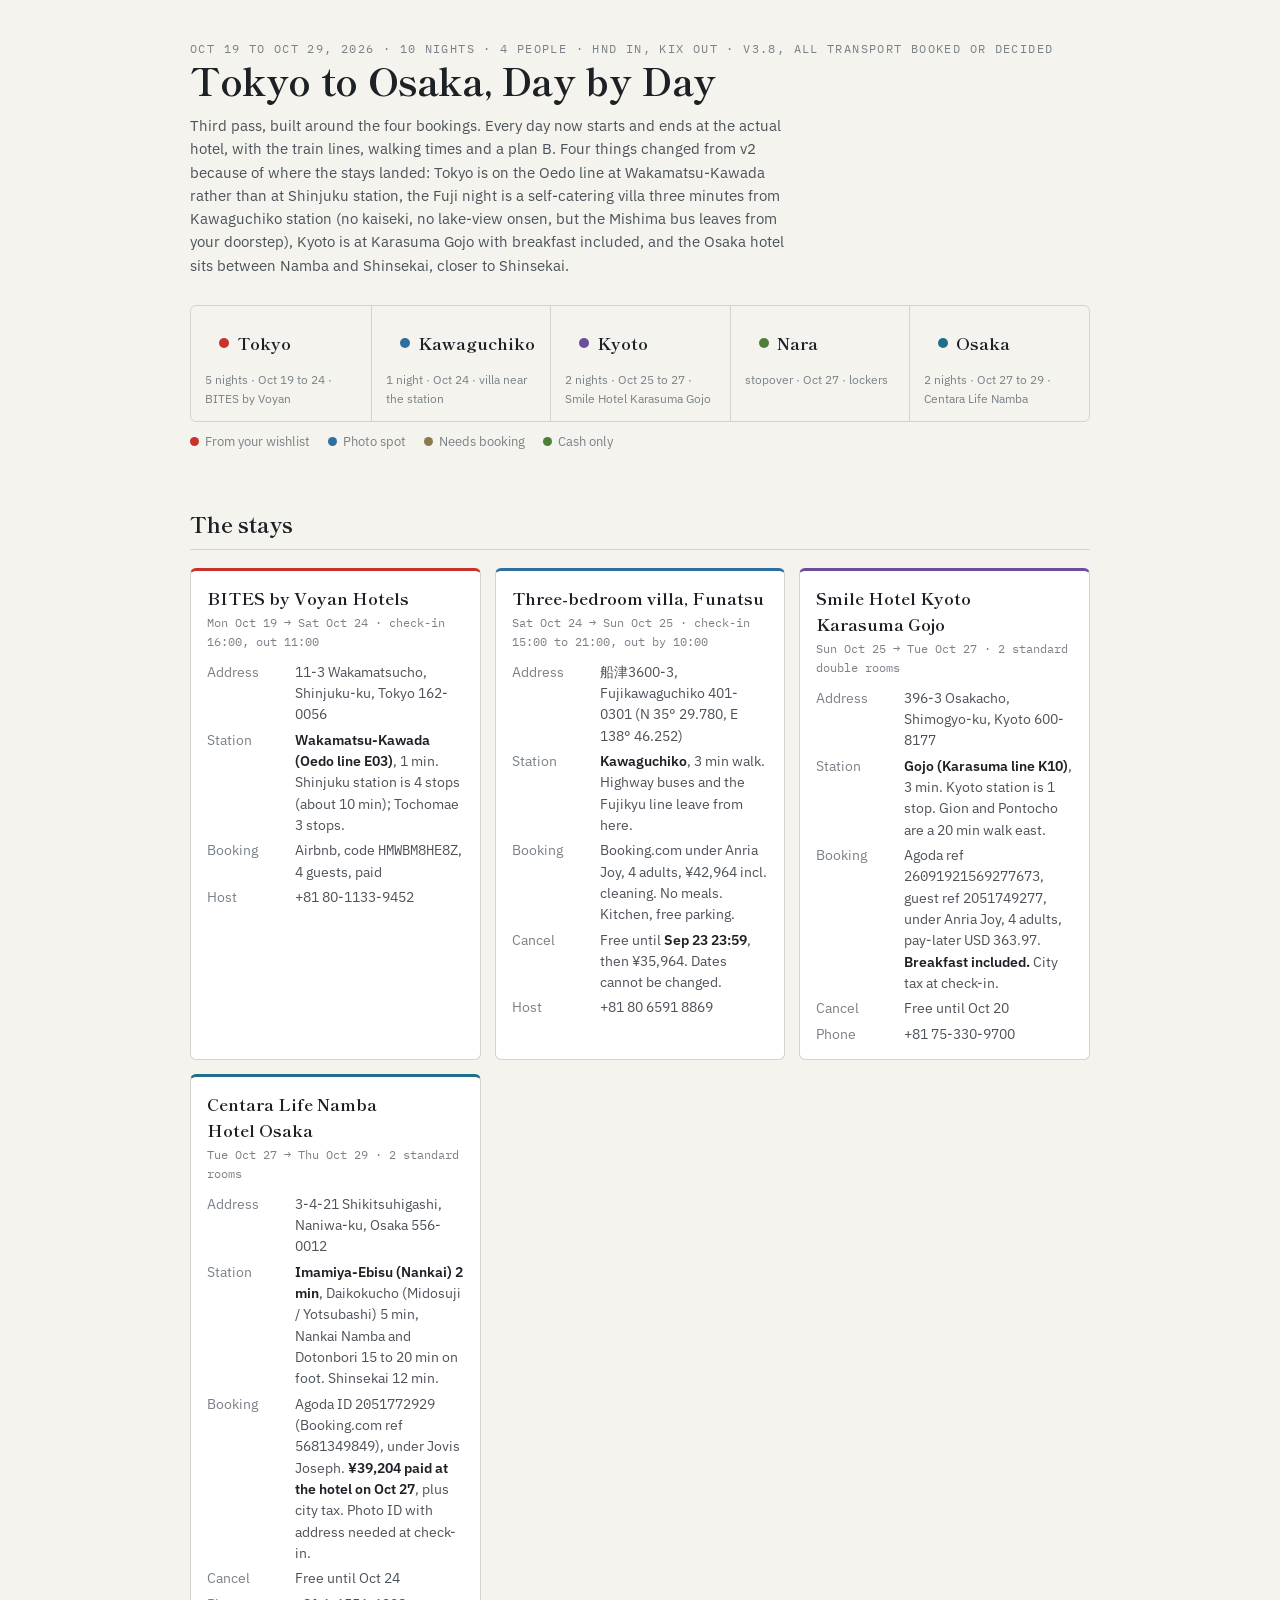
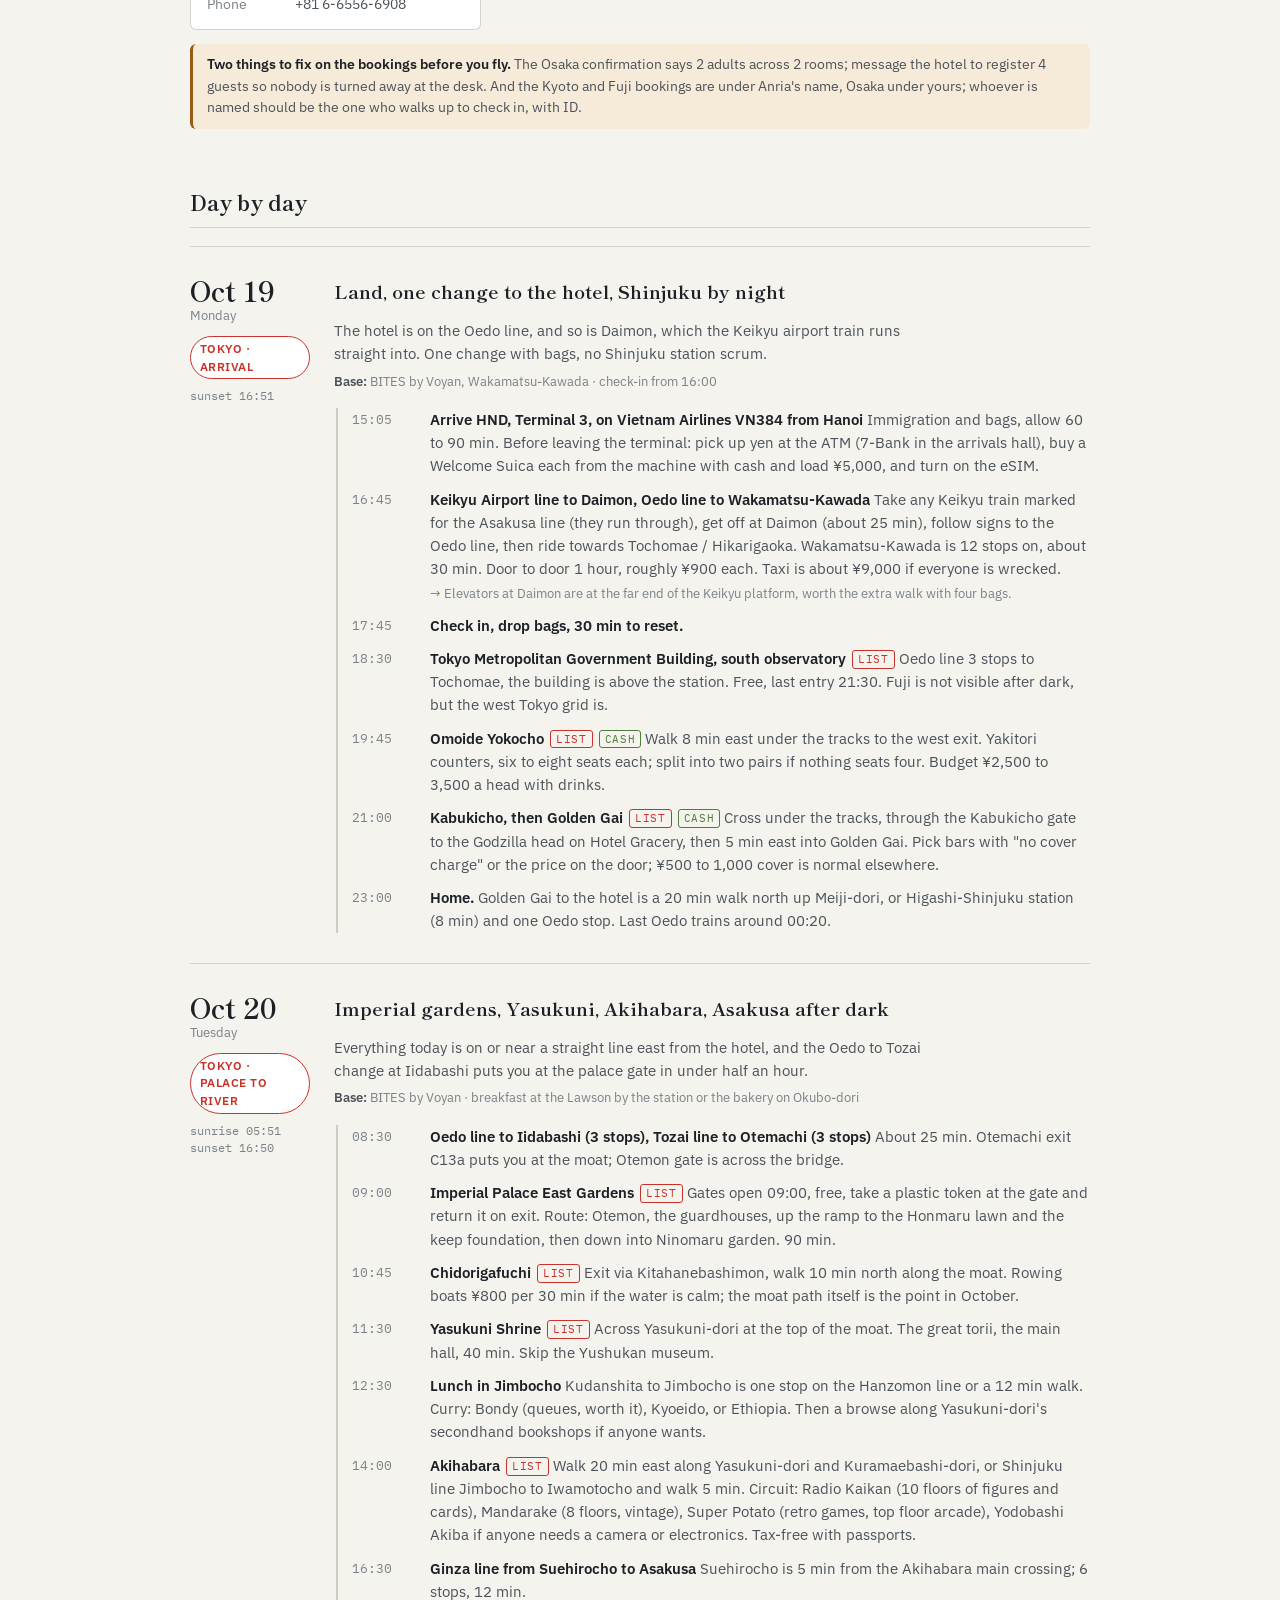
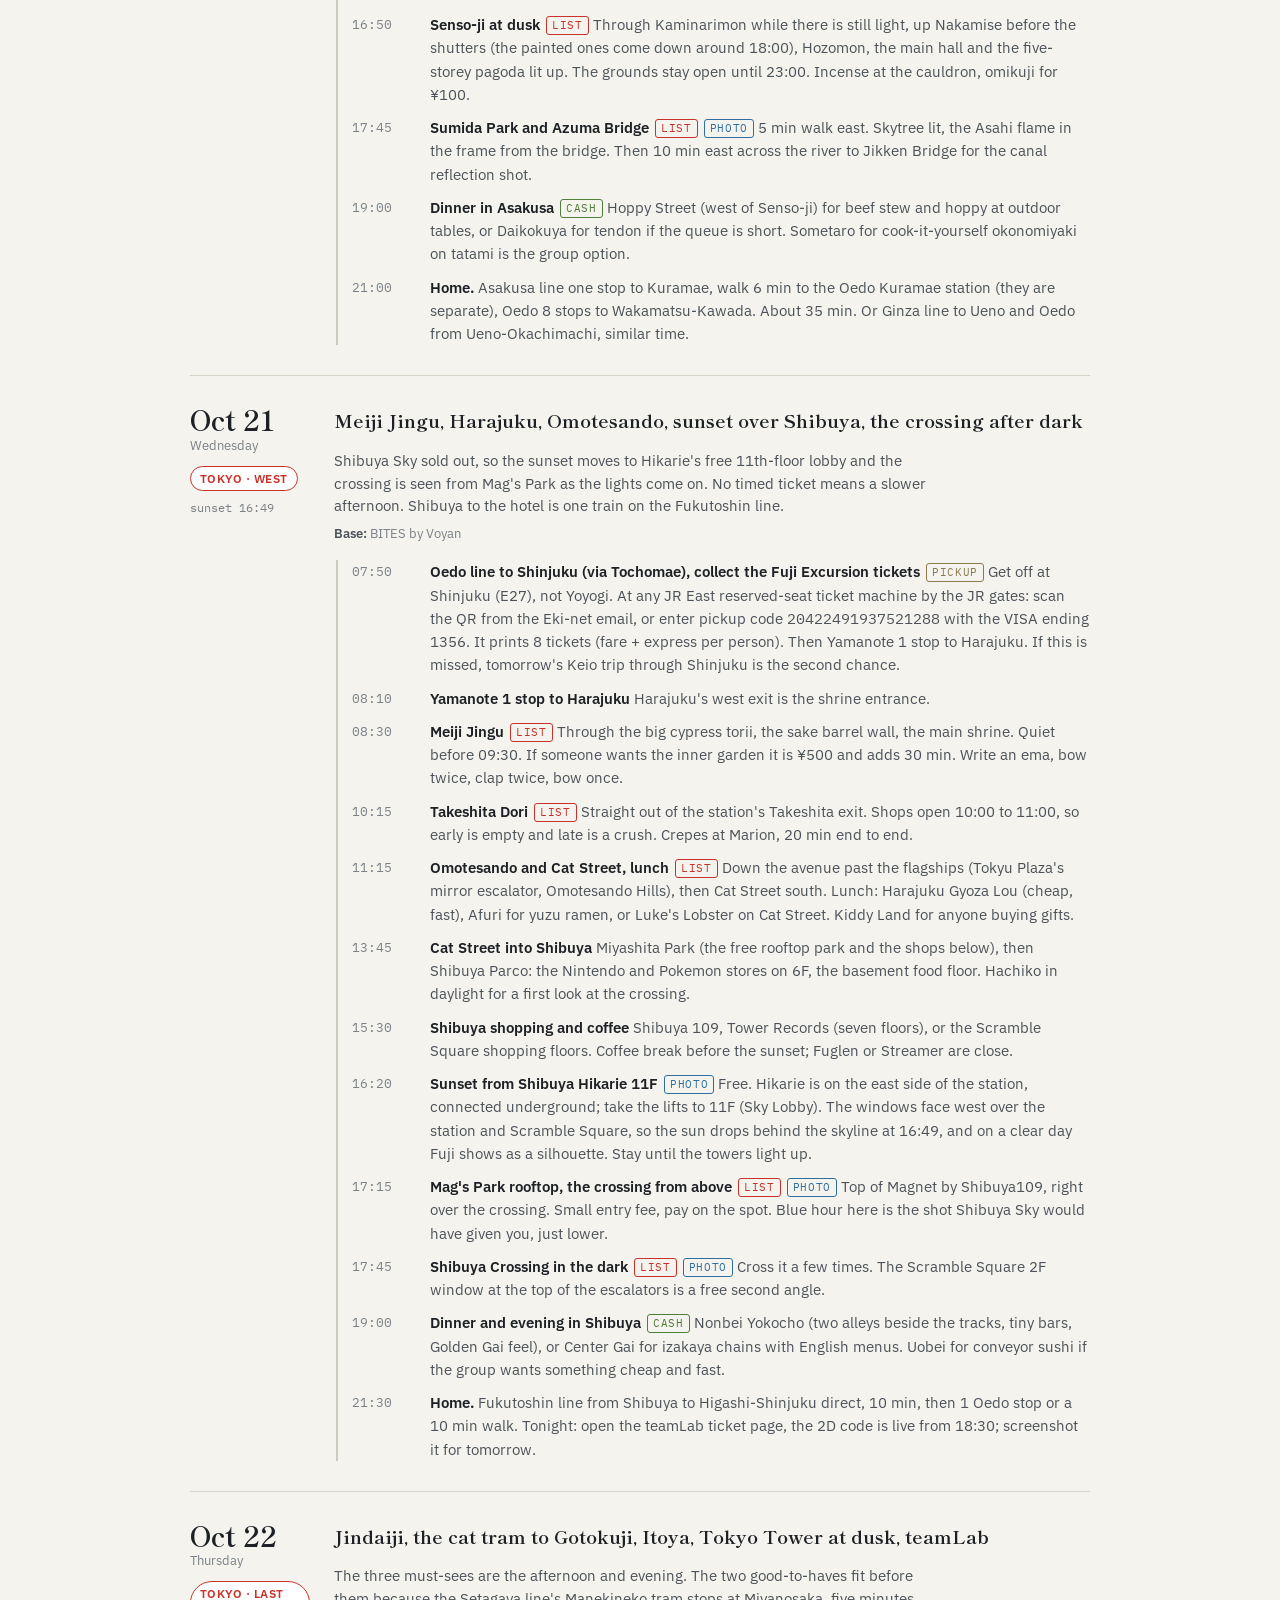
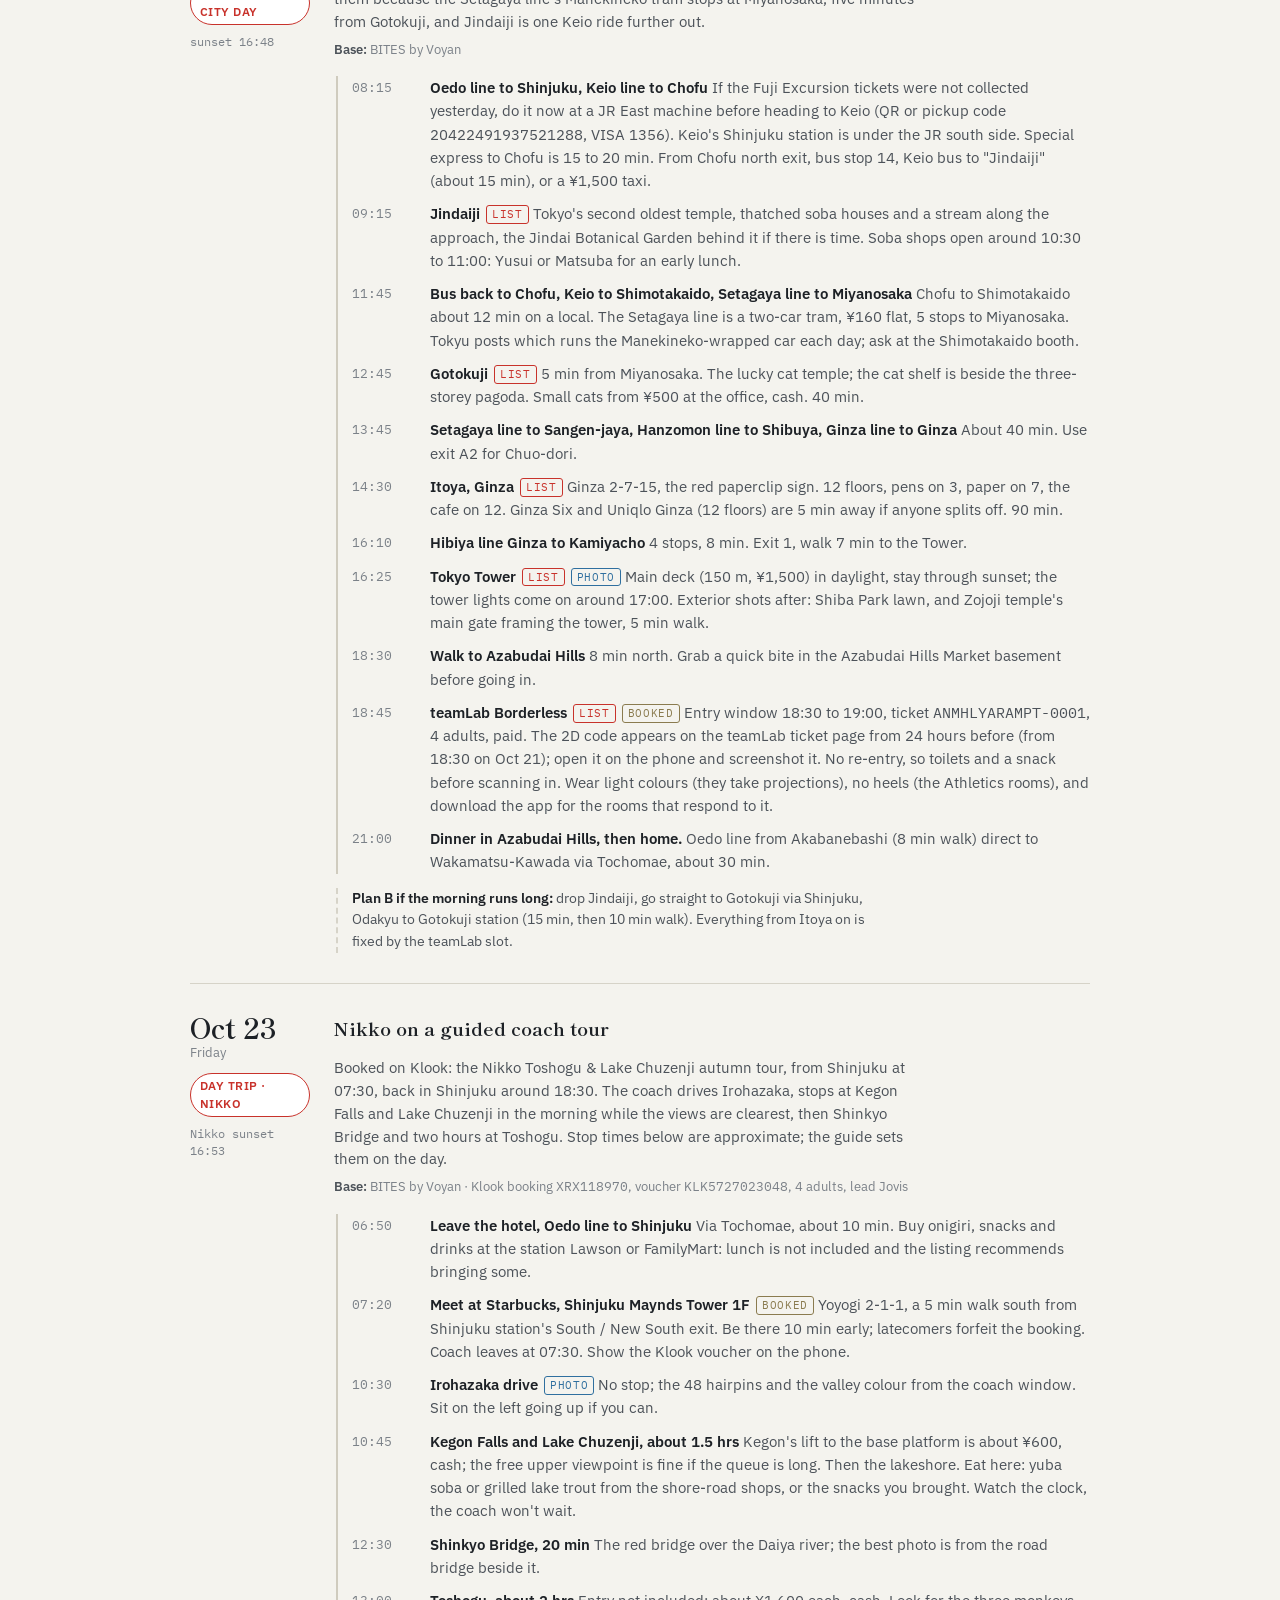
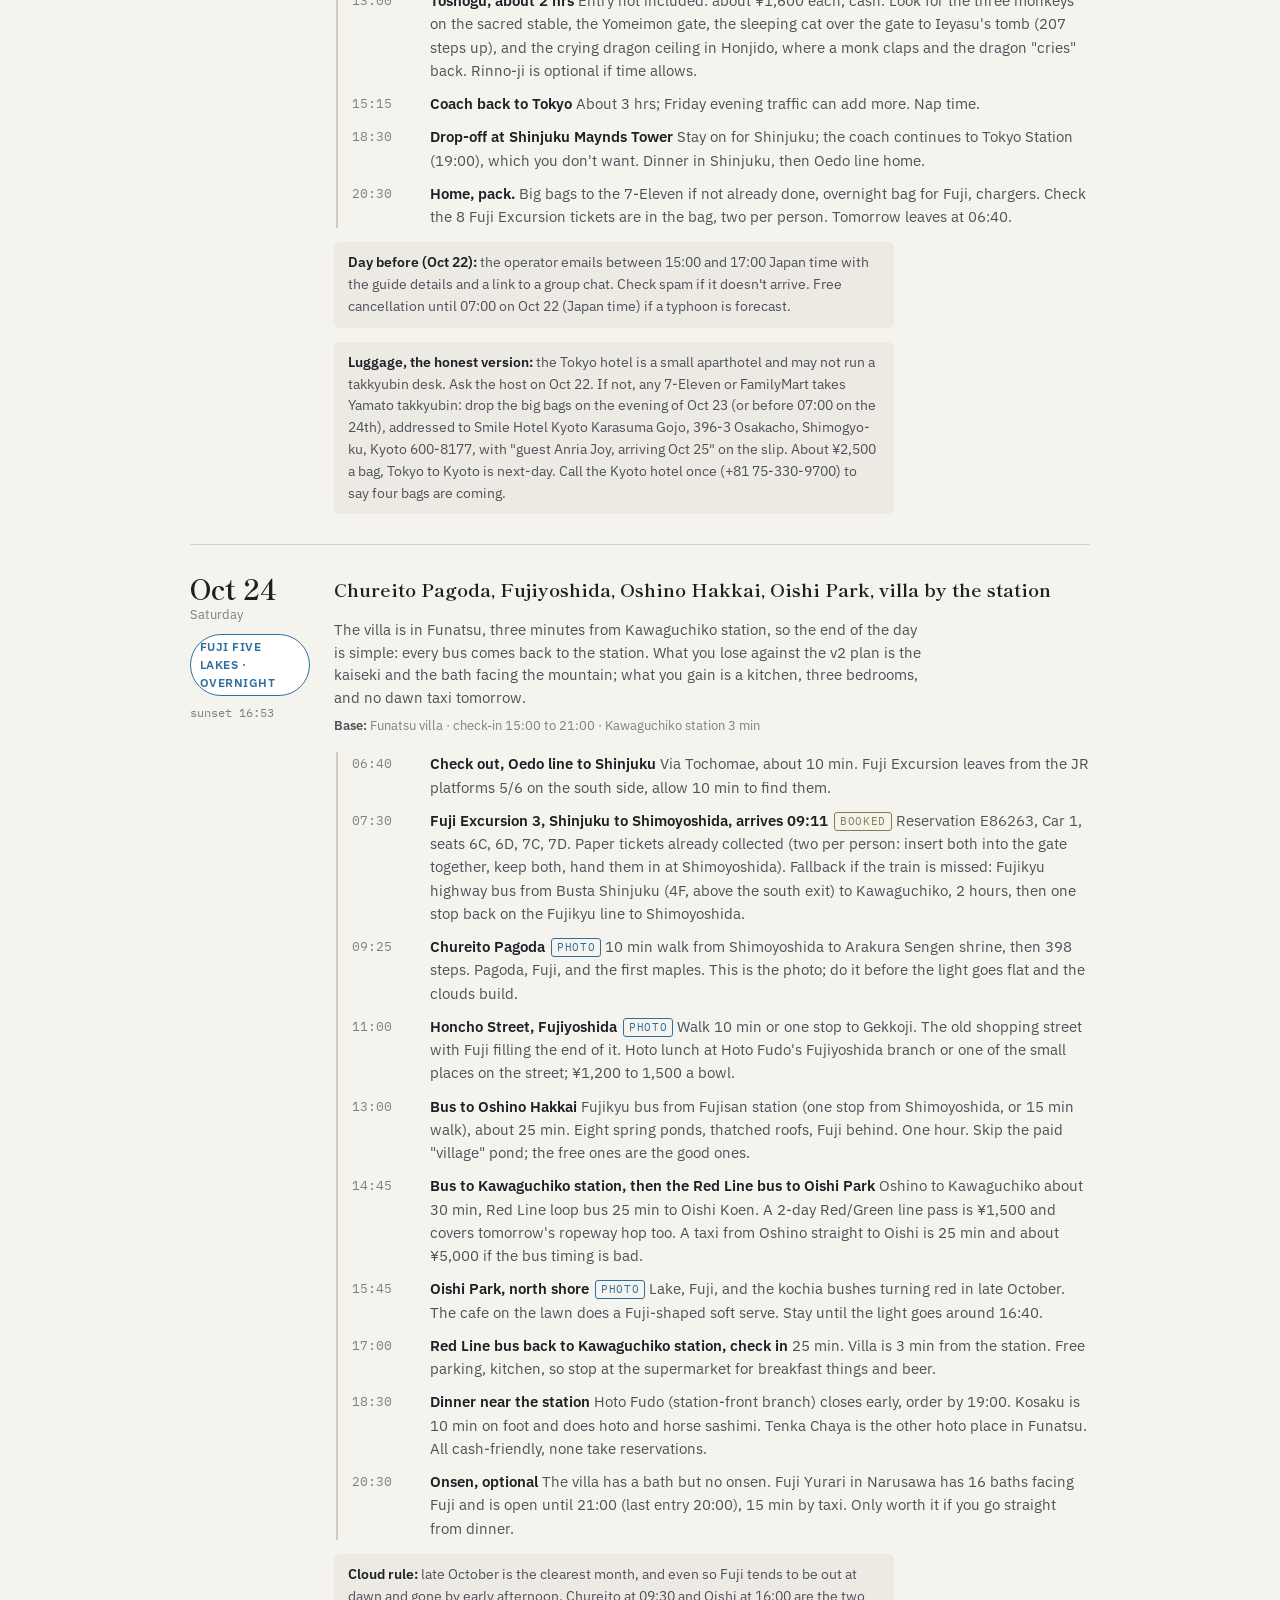
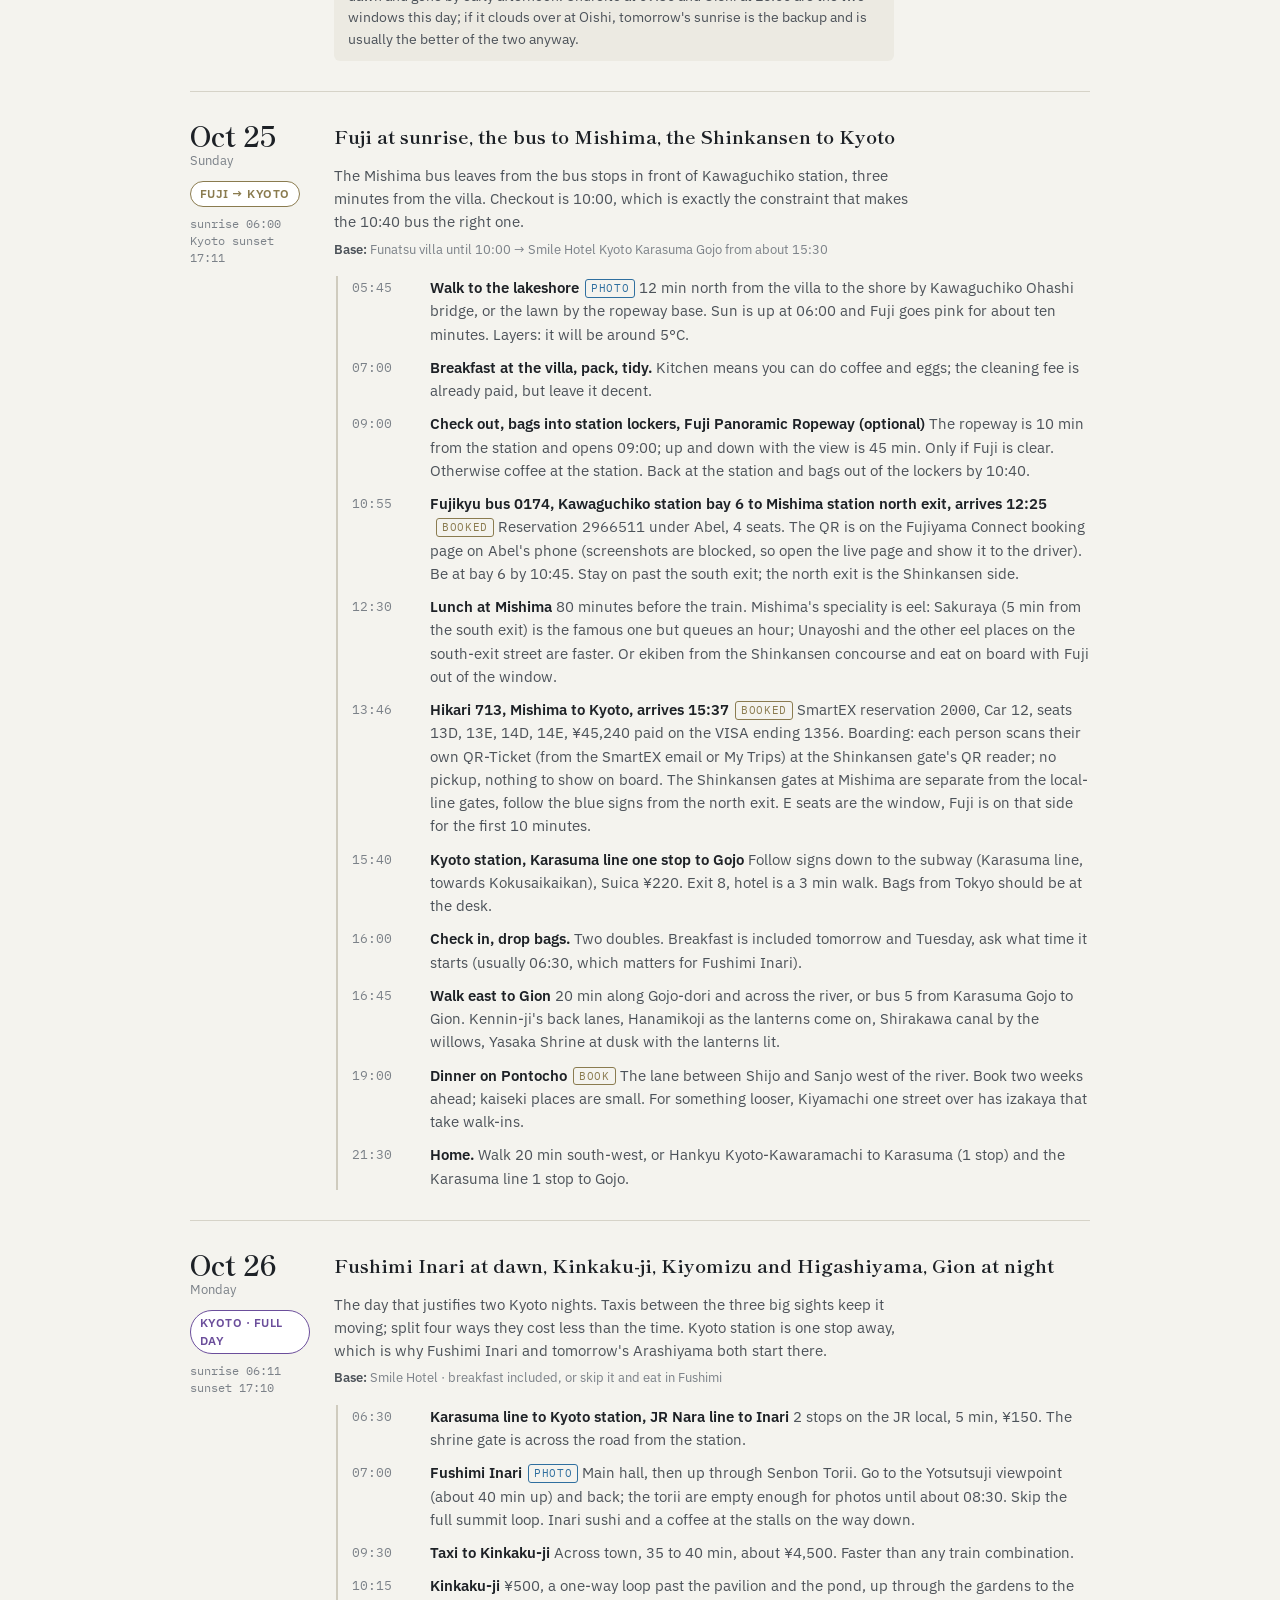
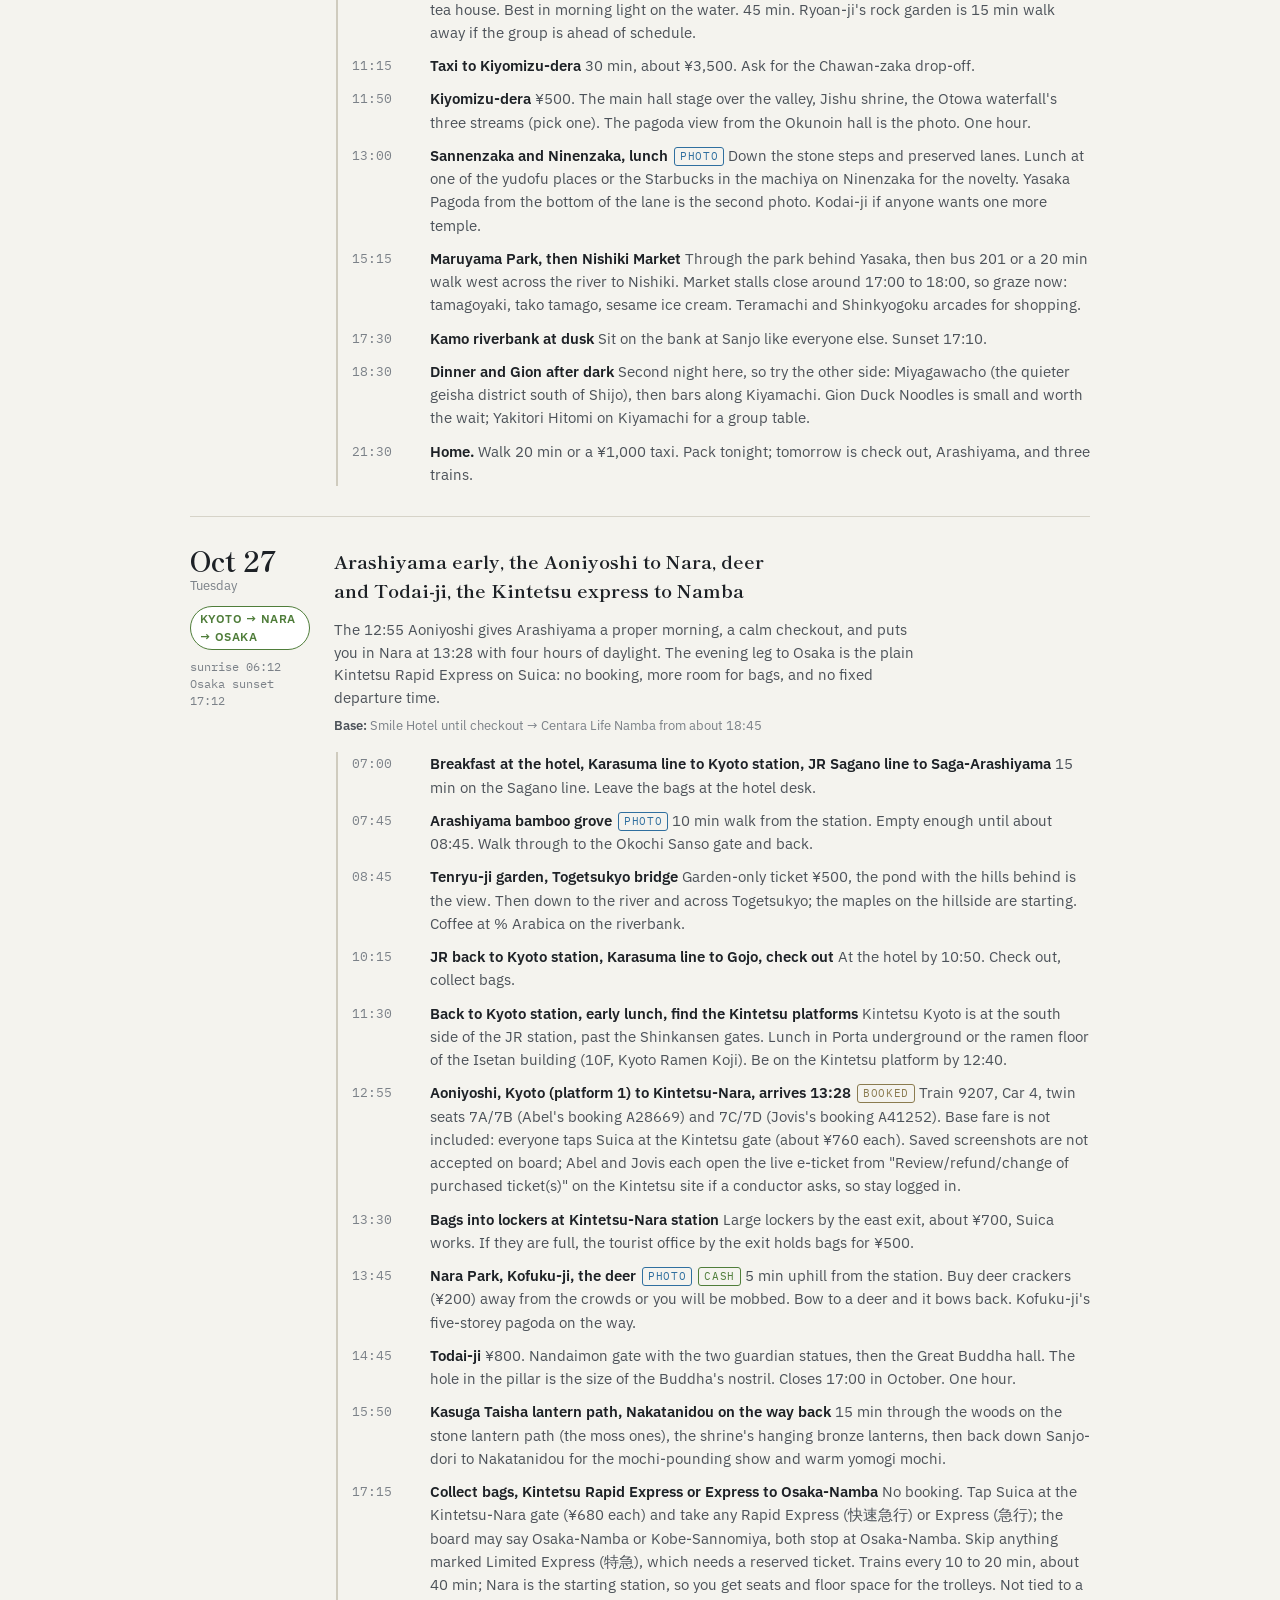
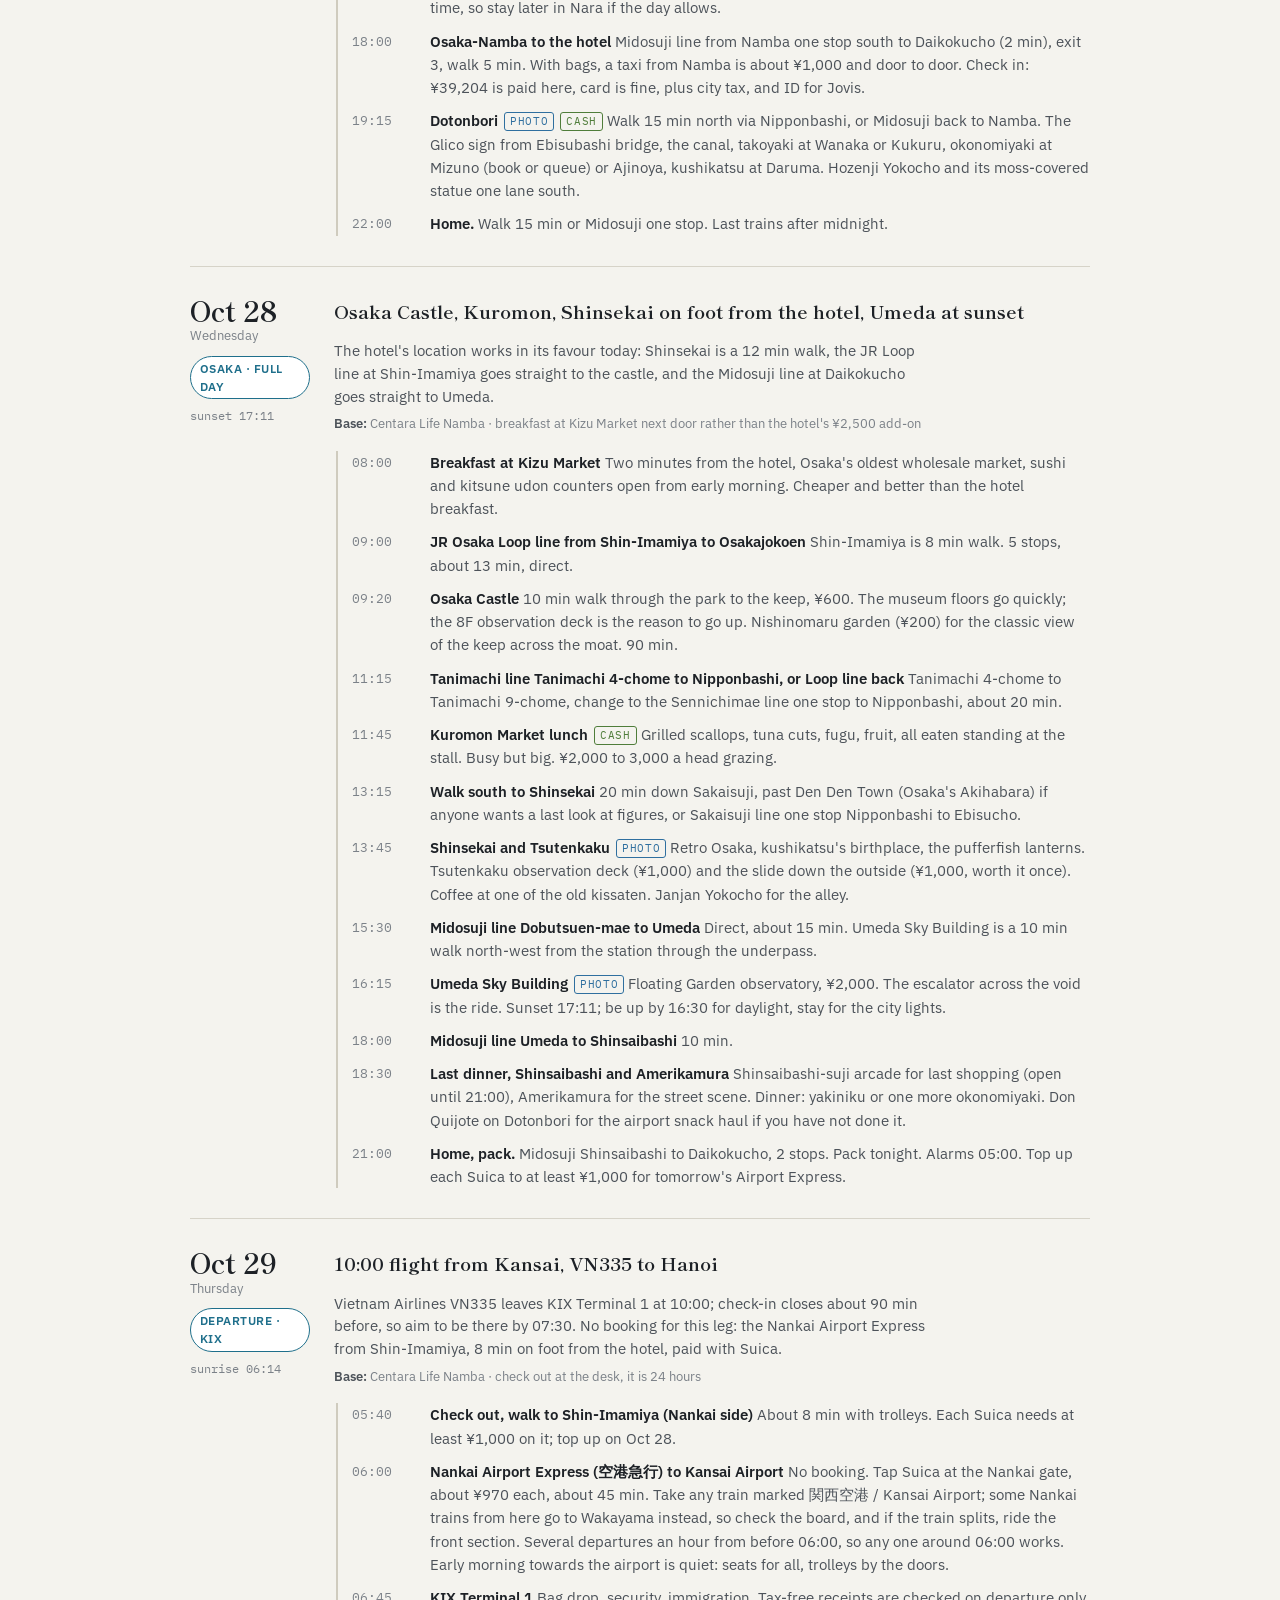
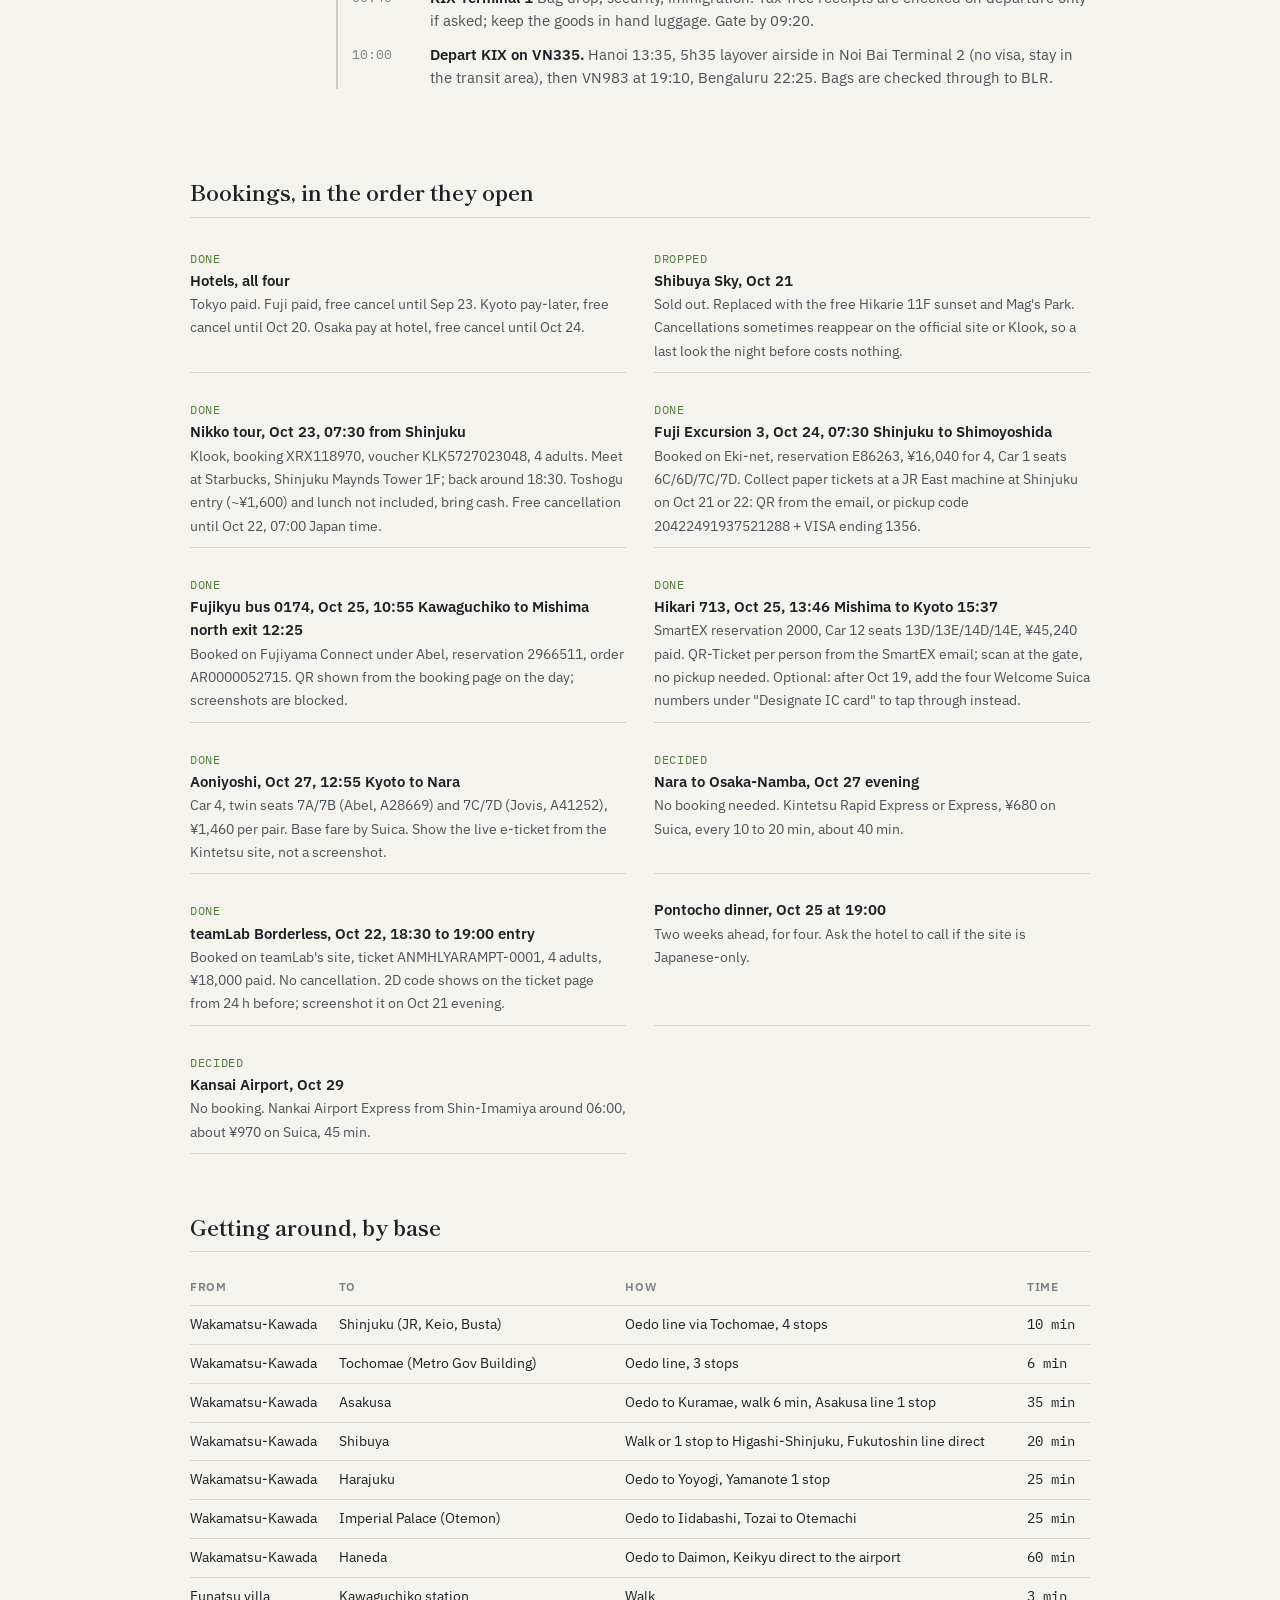
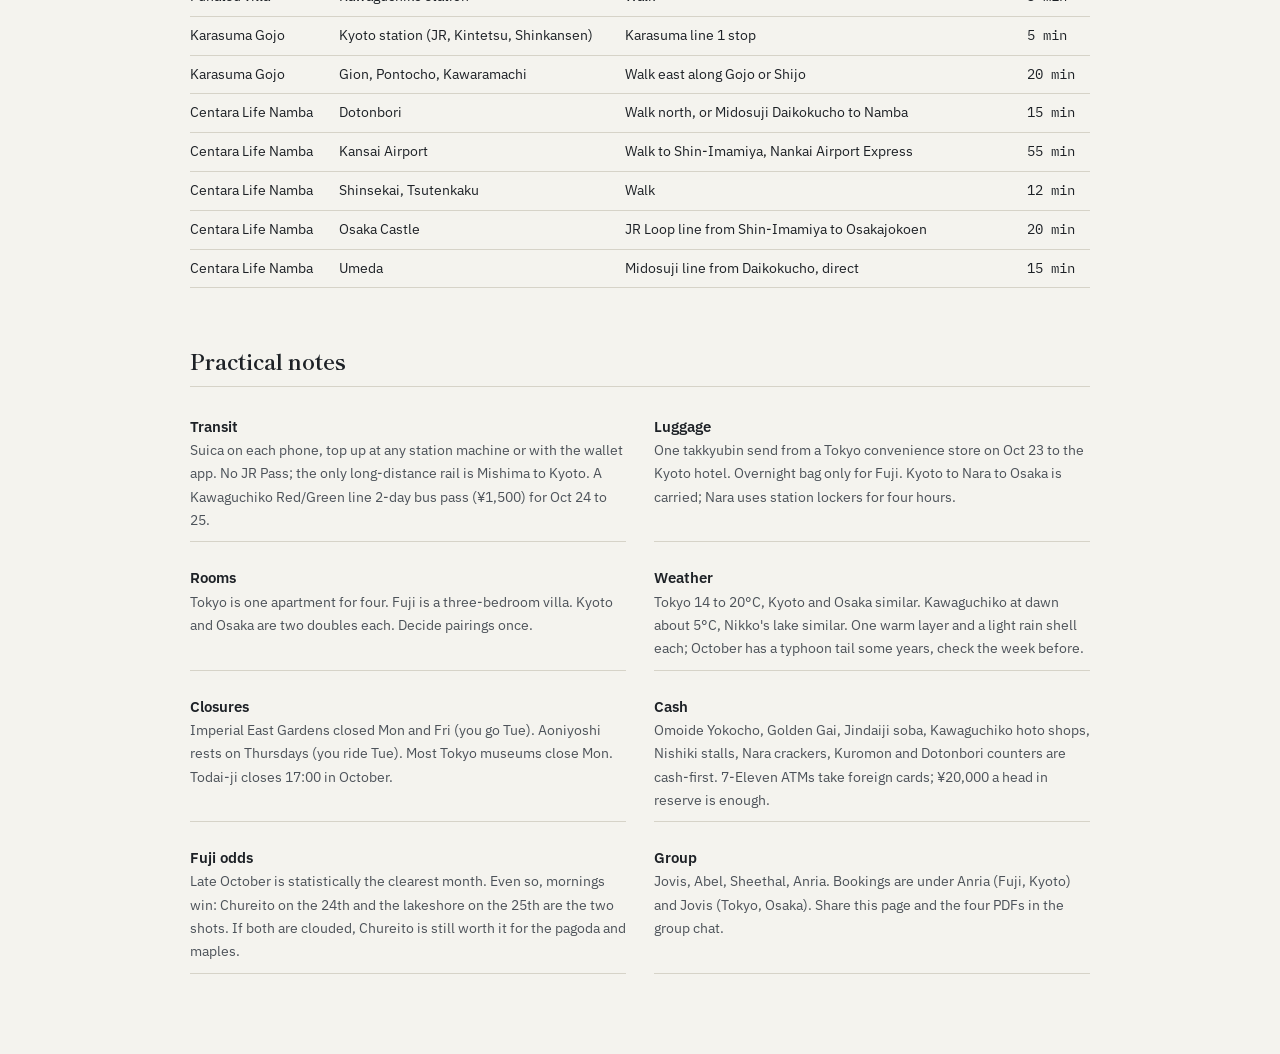
==== itinerary/index.html @ 4e6c3753 "Kitsune Tabi: Japan trip companion app" ====
<!doctype html><html lang="en"><head><meta charset="utf-8"><meta name="viewport" content="width=device-width,initial-scale=1"></head><body>
<title>Tokyo to Osaka, Day by Day</title>
<link rel="stylesheet" href="https://fonts.googleapis.com/css2?family=Shippori+Mincho:wght@500;700&family=IBM+Plex+Sans:wght@400;500;600&family=IBM+Plex+Mono:wght@400;500&display=swap">
<style>
:root{
  --paper:#f4f3ee;--paper-2:#eae8e0;--ink:#1d2126;--ink-2:#4c5259;--ink-3:#7b8188;--line:#d6d3c8;
  --tokyo:#c8322b;--fuji:#2f6f9f;--kyoto:#6b4e9b;--nara:#4f7d3a;--osaka:#1f6f8b;--transit:#8a7b4f;--cut:#9a9a92;
  --chip-bg:#ffffff;--rail:#cfcbbe;--note-bg:#eceae2;--warn-bg:#f6ead9;--warn:#9a5b12;
}
@media (prefers-color-scheme: dark){:root:not([data-theme="light"]){
  --paper:#16181b;--paper-2:#1f2226;--ink:#ecebe5;--ink-2:#b8b7ae;--ink-3:#84837b;--line:#33363b;
  --tokyo:#ef6a5f;--fuji:#7db6e0;--kyoto:#b094e0;--nara:#8fbf78;--osaka:#63b2d0;--transit:#c9b674;--cut:#7c7c74;
  --chip-bg:#24272b;--rail:#3a3d42;--note-bg:#212429;--warn-bg:#2d2519;--warn:#e0b070;
}}
:root[data-theme="dark"]{
  --paper:#16181b;--paper-2:#1f2226;--ink:#ecebe5;--ink-2:#b8b7ae;--ink-3:#84837b;--line:#33363b;
  --tokyo:#ef6a5f;--fuji:#7db6e0;--kyoto:#b094e0;--nara:#8fbf78;--osaka:#63b2d0;--transit:#c9b674;--cut:#7c7c74;
  --chip-bg:#24272b;--rail:#3a3d42;--note-bg:#212429;--warn-bg:#2d2519;--warn:#e0b070;
}
*{box-sizing:border-box}
body{margin:0;background:var(--paper);color:var(--ink);font-family:"IBM Plex Sans",system-ui,-apple-system,Segoe UI,sans-serif;font-size:15px;line-height:1.55;padding-inline:20px;padding-block:40px 80px}
.wrap{max-width:900px;margin:0 auto}
h1,h2,h3,h4{font-family:"Shippori Mincho","Hiragino Mincho ProN",Georgia,serif;font-weight:700;text-wrap:balance;margin:0}
h1{font-size:2.4rem;line-height:1.1;letter-spacing:-.01em}
h2{font-size:1.35rem;margin-block:56px 18px;padding-bottom:8px;border-bottom:1px solid var(--line)}
h4{font-size:.95rem;font-family:"IBM Plex Sans",sans-serif;font-weight:600;margin-top:16px;margin-bottom:6px}
.eyebrow{font-family:"IBM Plex Mono",ui-monospace,monospace;font-size:.72rem;letter-spacing:.12em;text-transform:uppercase;color:var(--ink-3)}
.lede{color:var(--ink-2);max-width:66ch;margin-top:14px}
.mono{font-family:"IBM Plex Mono",ui-monospace,monospace;font-variant-numeric:tabular-nums}
.route{display:flex;margin-top:28px;border:1px solid var(--line);border-radius:6px;overflow:hidden;flex-wrap:wrap}
.route div{flex:1 1 140px;padding:12px 14px;border-left:1px solid var(--line);min-width:0}
.route div:first-child{border-left:0}
.route .city{font-family:"Shippori Mincho",serif;font-weight:700;font-size:1.05rem;display:flex;align-items:center;gap:8px}
.route .city::before{content:"";width:10px;height:10px;border-radius:50%;background:var(--c);flex:none}
.route small{display:block;color:var(--ink-3);font-size:.78rem;margin-top:2px}
.stays{display:grid;grid-template-columns:repeat(auto-fit,minmax(260px,1fr));gap:14px}
.stay{border:1px solid var(--line);border-top:3px solid var(--c);border-radius:6px;padding:14px 16px;background:var(--chip-bg)}
.stay h3{font-size:1.05rem;margin-bottom:2px}
.stay .when{font-family:"IBM Plex Mono",monospace;font-size:.78rem;color:var(--ink-3)}
.stay dl{margin:10px 0 0;display:grid;grid-template-columns:78px 1fr;gap:4px 10px;font-size:.86rem}
.stay dt{color:var(--ink-3)}
.stay dd{margin:0;color:var(--ink-2)}
.stay dd b{color:var(--ink);font-weight:600}
.day{display:grid;grid-template-columns:120px 1fr;gap:0 24px;padding-block:30px;border-top:1px solid var(--line);position:relative}
.day:first-of-type{border-top:0}
.stamp{position:sticky;top:12px;align-self:start}
.stamp .d{font-family:"Shippori Mincho",serif;font-size:1.7rem;font-weight:700;line-height:1}
.stamp .w{color:var(--ink-3);font-size:.8rem;margin-top:2px}
.stamp .sun{color:var(--ink-3);font-size:.72rem;margin-top:8px;font-family:"IBM Plex Mono",monospace;line-height:1.5}
.chip{display:inline-block;margin-top:10px;padding:3px 9px;border-radius:999px;font-size:.72rem;font-weight:600;letter-spacing:.04em;text-transform:uppercase;background:var(--chip-bg);border:1px solid var(--c);color:var(--c)}
.day h3{font-size:1.15rem;font-weight:700;margin-bottom:4px}
.day .sub{color:var(--ink-2);font-size:.92rem;margin-bottom:6px;max-width:66ch}
.base{font-size:.82rem;color:var(--ink-3);margin-bottom:16px}
.base b{color:var(--ink-2);font-weight:600}
.slots{display:grid;grid-template-columns:64px 1fr;gap:10px 14px;border-left:2px solid var(--rail);padding-left:14px;margin-left:2px}
.slots .t{font-family:"IBM Plex Mono",ui-monospace,monospace;font-size:.82rem;color:var(--ink-3);padding-top:2px;font-variant-numeric:tabular-nums}
.slots .a{margin:0}
.slots .a b{font-weight:600}
.slots .a span{color:var(--ink-2)}
.slots .a .go{display:block;font-size:.84rem;color:var(--ink-3);margin-top:2px}
.slots .a .go::before{content:"→ ";color:var(--transit)}
.slots .a .tag{display:inline-block;font-family:"IBM Plex Mono",monospace;font-size:.68rem;letter-spacing:.06em;text-transform:uppercase;color:var(--tokyo);border:1px solid currentColor;border-radius:3px;padding:0 5px;margin-left:6px;vertical-align:1px}
.slots .a .tag.book{color:var(--transit)}
.slots .a .tag.photo{color:var(--fuji)}
.slots .a .tag.cash{color:var(--nara)}
.note{margin-top:14px;background:var(--note-bg);border-radius:6px;padding:10px 14px;font-size:.88rem;color:var(--ink-2);max-width:70ch}
.note b{color:var(--ink);font-weight:600}
.warn{background:var(--warn-bg);border-left:3px solid var(--warn)}
.plan-b{border-left:2px dashed var(--line);padding-left:14px;margin-left:2px;margin-top:14px;font-size:.88rem;color:var(--ink-2);max-width:70ch}
.plan-b b{color:var(--ink);font-weight:600}
.grid2{display:grid;grid-template-columns:1fr 1fr;gap:14px 28px}
.item{padding:10px 0;border-bottom:1px solid var(--line)}
.item b{display:block;font-weight:600}
.item span{color:var(--ink-2);font-size:.9rem}
.item .done{color:var(--nara);font-family:"IBM Plex Mono",monospace;font-size:.72rem;text-transform:uppercase;letter-spacing:.06em}
table{border-collapse:collapse;width:100%;font-size:.88rem}
th,td{text-align:left;padding:8px 10px 8px 0;border-bottom:1px solid var(--line);vertical-align:top}
th{font-weight:600;font-size:.76rem;letter-spacing:.06em;text-transform:uppercase;color:var(--ink-3)}
.tbl{overflow-x:auto}
.legend{display:flex;gap:18px;flex-wrap:wrap;margin-top:10px;font-size:.8rem;color:var(--ink-3)}
.legend i{display:inline-block;width:9px;height:9px;border-radius:50%;margin-right:6px}
@media (max-width:640px){
  .day{grid-template-columns:1fr;gap:10px}
  .stamp{position:static;display:flex;align-items:baseline;gap:12px;flex-wrap:wrap}
  .stamp .chip,.stamp .sun{margin-top:0}
  .grid2{grid-template-columns:1fr}
  h1{font-size:1.9rem}
  .slots{grid-template-columns:52px 1fr}
}
</style>

<div class="wrap">
  <div class="eyebrow">Oct 19 to Oct 29, 2026 · 10 nights · 4 people · HND in, KIX out · v3.8, all transport booked or decided</div>
  <h1>Tokyo to Osaka, Day by Day</h1>
  <p class="lede">Third pass, built around the four bookings. Every day now starts and ends at the actual hotel, with the train lines, walking times and a plan B. Four things changed from v2 because of where the stays landed: Tokyo is on the Oedo line at Wakamatsu-Kawada rather than at Shinjuku station, the Fuji night is a self-catering villa three minutes from Kawaguchiko station (no kaiseki, no lake-view onsen, but the Mishima bus leaves from your doorstep), Kyoto is at Karasuma Gojo with breakfast included, and the Osaka hotel sits between Namba and Shinsekai, closer to Shinsekai.</p>

  <div class="route">
    <div style="--c:var(--tokyo)"><div class="city">Tokyo</div><small>5 nights · Oct 19 to 24 · BITES by Voyan</small></div>
    <div style="--c:var(--fuji)"><div class="city">Kawaguchiko</div><small>1 night · Oct 24 · villa near the station</small></div>
    <div style="--c:var(--kyoto)"><div class="city">Kyoto</div><small>2 nights · Oct 25 to 27 · Smile Hotel Karasuma Gojo</small></div>
    <div style="--c:var(--nara)"><div class="city">Nara</div><small>stopover · Oct 27 · lockers</small></div>
    <div style="--c:var(--osaka)"><div class="city">Osaka</div><small>2 nights · Oct 27 to 29 · Centara Life Namba</small></div>
  </div>
  <div class="legend"><span><i style="background:var(--tokyo)"></i>From your wishlist</span><span><i style="background:var(--fuji)"></i>Photo spot</span><span><i style="background:var(--transit)"></i>Needs booking</span><span><i style="background:var(--nara)"></i>Cash only</span></div>

  <h2>The stays</h2>
  <div class="stays">
    <div class="stay" style="--c:var(--tokyo)">
      <h3>BITES by Voyan Hotels</h3>
      <div class="when">Mon Oct 19 → Sat Oct 24 · check-in 16:00, out 11:00</div>
      <dl>
        <dt>Address</dt><dd>11-3 Wakamatsucho, Shinjuku-ku, Tokyo 162-0056</dd>
        <dt>Station</dt><dd><b>Wakamatsu-Kawada (Oedo line E03)</b>, 1 min. Shinjuku station is 4 stops (about 10 min); Tochomae 3 stops.</dd>
        <dt>Booking</dt><dd>Airbnb, code <span class="mono">HMWBM8HE8Z</span>, 4 guests, paid</dd>
        <dt>Host</dt><dd>+81 80-1133-9452</dd>
      </dl>
    </div>
    <div class="stay" style="--c:var(--fuji)">
      <h3>Three-bedroom villa, Funatsu</h3>
      <div class="when">Sat Oct 24 → Sun Oct 25 · check-in 15:00 to 21:00, out by 10:00</div>
      <dl>
        <dt>Address</dt><dd>船津3600-3, Fujikawaguchiko 401-0301 (N 35° 29.780, E 138° 46.252)</dd>
        <dt>Station</dt><dd><b>Kawaguchiko</b>, 3 min walk. Highway buses and the Fujikyu line leave from here.</dd>
        <dt>Booking</dt><dd>Booking.com under Anria Joy, 4 adults, ¥42,964 incl. cleaning. No meals. Kitchen, free parking.</dd>
        <dt>Cancel</dt><dd>Free until <b>Sep 23 23:59</b>, then ¥35,964. Dates cannot be changed.</dd>
        <dt>Host</dt><dd>+81 80 6591 8869</dd>
      </dl>
    </div>
    <div class="stay" style="--c:var(--kyoto)">
      <h3>Smile Hotel Kyoto Karasuma Gojo</h3>
      <div class="when">Sun Oct 25 → Tue Oct 27 · 2 standard double rooms</div>
      <dl>
        <dt>Address</dt><dd>396-3 Osakacho, Shimogyo-ku, Kyoto 600-8177</dd>
        <dt>Station</dt><dd><b>Gojo (Karasuma line K10)</b>, 3 min. Kyoto station is 1 stop. Gion and Pontocho are a 20 min walk east.</dd>
        <dt>Booking</dt><dd>Agoda ref <span class="mono">26091921569277673</span>, guest ref 2051749277, under Anria Joy, 4 adults, pay-later USD 363.97. <b>Breakfast included.</b> City tax at check-in.</dd>
        <dt>Cancel</dt><dd>Free until Oct 20</dd>
        <dt>Phone</dt><dd>+81 75-330-9700</dd>
      </dl>
    </div>
    <div class="stay" style="--c:var(--osaka)">
      <h3>Centara Life Namba Hotel Osaka</h3>
      <div class="when">Tue Oct 27 → Thu Oct 29 · 2 standard rooms</div>
      <dl>
        <dt>Address</dt><dd>3-4-21 Shikitsuhigashi, Naniwa-ku, Osaka 556-0012</dd>
        <dt>Station</dt><dd><b>Imamiya-Ebisu (Nankai) 2 min</b>, Daikokucho (Midosuji / Yotsubashi) 5 min, Nankai Namba and Dotonbori 15 to 20 min on foot. Shinsekai 12 min.</dd>
        <dt>Booking</dt><dd>Agoda ID <span class="mono">2051772929</span> (Booking.com ref 5681349849), under Jovis Joseph. <b>¥39,204 paid at the hotel on Oct 27</b>, plus city tax. Photo ID with address needed at check-in.</dd>
        <dt>Cancel</dt><dd>Free until Oct 24</dd>
        <dt>Phone</dt><dd>+81 6-6556-6908</dd>
      </dl>
    </div>
  </div>
  <div class="note warn" style="max-width:none"><b>Two things to fix on the bookings before you fly.</b> The Osaka confirmation says 2 adults across 2 rooms; message the hotel to register 4 guests so nobody is turned away at the desk. And the Kyoto and Fuji bookings are under Anria's name, Osaka under yours; whoever is named should be the one who walks up to check in, with ID.</div>

  <h2>Day by day</h2>

  <div class="day">
    <div class="stamp" style="--c:var(--tokyo)"><div class="d">Oct 19</div><div class="w">Monday</div><span class="chip">Tokyo · arrival</span><div class="sun">sunset 16:51</div></div>
    <div>
      <h3>Land, one change to the hotel, Shinjuku by night</h3>
      <p class="sub">The hotel is on the Oedo line, and so is Daimon, which the Keikyu airport train runs straight into. One change with bags, no Shinjuku station scrum.</p>
      <div class="base"><b>Base:</b> BITES by Voyan, Wakamatsu-Kawada · check-in from 16:00</div>
      <div class="slots">
        <div class="t">15:05</div><p class="a"><b>Arrive HND, Terminal 3, on Vietnam Airlines VN384 from Hanoi</b> <span>Immigration and bags, allow 60 to 90 min. Before leaving the terminal: pick up yen at the ATM (7-Bank in the arrivals hall), buy a Welcome Suica each from the machine with cash and load ¥5,000, and turn on the eSIM.</span></p>
        <div class="t">16:45</div><p class="a"><b>Keikyu Airport line to Daimon, Oedo line to Wakamatsu-Kawada</b> <span>Take any Keikyu train marked for the Asakusa line (they run through), get off at Daimon (about 25 min), follow signs to the Oedo line, then ride towards Tochomae / Hikarigaoka. Wakamatsu-Kawada is 12 stops on, about 30 min. Door to door 1 hour, roughly ¥900 each. Taxi is about ¥9,000 if everyone is wrecked.</span><span class="go">Elevators at Daimon are at the far end of the Keikyu platform, worth the extra walk with four bags.</span></p>
        <div class="t">17:45</div><p class="a"><b>Check in, drop bags, 30 min to reset.</b></p>
        <div class="t">18:30</div><p class="a"><b>Tokyo Metropolitan Government Building, south observatory</b><span class="tag">list</span> <span>Oedo line 3 stops to Tochomae, the building is above the station. Free, last entry 21:30. Fuji is not visible after dark, but the west Tokyo grid is.</span></p>
        <div class="t">19:45</div><p class="a"><b>Omoide Yokocho</b><span class="tag">list</span><span class="tag cash">cash</span> <span>Walk 8 min east under the tracks to the west exit. Yakitori counters, six to eight seats each; split into two pairs if nothing seats four. Budget ¥2,500 to 3,500 a head with drinks.</span></p>
        <div class="t">21:00</div><p class="a"><b>Kabukicho, then Golden Gai</b><span class="tag">list</span><span class="tag cash">cash</span> <span>Cross under the tracks, through the Kabukicho gate to the Godzilla head on Hotel Gracery, then 5 min east into Golden Gai. Pick bars with "no cover charge" or the price on the door; ¥500 to 1,000 cover is normal elsewhere.</span></p>
        <div class="t">23:00</div><p class="a"><b>Home.</b> <span>Golden Gai to the hotel is a 20 min walk north up Meiji-dori, or Higashi-Shinjuku station (8 min) and one Oedo stop. Last Oedo trains around 00:20.</span></p>
      </div>
    </div>
  </div>

  <div class="day">
    <div class="stamp" style="--c:var(--tokyo)"><div class="d">Oct 20</div><div class="w">Tuesday</div><span class="chip">Tokyo · palace to river</span><div class="sun">sunrise 05:51<br>sunset 16:50</div></div>
    <div>
      <h3>Imperial gardens, Yasukuni, Akihabara, Asakusa after dark</h3>
      <p class="sub">Everything today is on or near a straight line east from the hotel, and the Oedo to Tozai change at Iidabashi puts you at the palace gate in under half an hour.</p>
      <div class="base"><b>Base:</b> BITES by Voyan · breakfast at the Lawson by the station or the bakery on Okubo-dori</div>
      <div class="slots">
        <div class="t">08:30</div><p class="a"><b>Oedo line to Iidabashi (3 stops), Tozai line to Otemachi (3 stops)</b> <span>About 25 min. Otemachi exit C13a puts you at the moat; Otemon gate is across the bridge.</span></p>
        <div class="t">09:00</div><p class="a"><b>Imperial Palace East Gardens</b><span class="tag">list</span> <span>Gates open 09:00, free, take a plastic token at the gate and return it on exit. Route: Otemon, the guardhouses, up the ramp to the Honmaru lawn and the keep foundation, then down into Ninomaru garden. 90 min.</span></p>
        <div class="t">10:45</div><p class="a"><b>Chidorigafuchi</b><span class="tag">list</span> <span>Exit via Kitahanebashimon, walk 10 min north along the moat. Rowing boats ¥800 per 30 min if the water is calm; the moat path itself is the point in October.</span></p>
        <div class="t">11:30</div><p class="a"><b>Yasukuni Shrine</b><span class="tag">list</span> <span>Across Yasukuni-dori at the top of the moat. The great torii, the main hall, 40 min. Skip the Yushukan museum.</span></p>
        <div class="t">12:30</div><p class="a"><b>Lunch in Jimbocho</b> <span>Kudanshita to Jimbocho is one stop on the Hanzomon line or a 12 min walk. Curry: Bondy (queues, worth it), Kyoeido, or Ethiopia. Then a browse along Yasukuni-dori's secondhand bookshops if anyone wants.</span></p>
        <div class="t">14:00</div><p class="a"><b>Akihabara</b><span class="tag">list</span> <span>Walk 20 min east along Yasukuni-dori and Kuramaebashi-dori, or Shinjuku line Jimbocho to Iwamotocho and walk 5 min. Circuit: Radio Kaikan (10 floors of figures and cards), Mandarake (8 floors, vintage), Super Potato (retro games, top floor arcade), Yodobashi Akiba if anyone needs a camera or electronics. Tax-free with passports.</span></p>
        <div class="t">16:30</div><p class="a"><b>Ginza line from Suehirocho to Asakusa</b> <span>Suehirocho is 5 min from the Akihabara main crossing; 6 stops, 12 min.</span></p>
        <div class="t">16:50</div><p class="a"><b>Senso-ji at dusk</b><span class="tag">list</span> <span>Through Kaminarimon while there is still light, up Nakamise before the shutters (the painted ones come down around 18:00), Hozomon, the main hall and the five-storey pagoda lit up. The grounds stay open until 23:00. Incense at the cauldron, omikuji for ¥100.</span></p>
        <div class="t">17:45</div><p class="a"><b>Sumida Park and Azuma Bridge</b><span class="tag">list</span><span class="tag photo">photo</span> <span>5 min walk east. Skytree lit, the Asahi flame in the frame from the bridge. Then 10 min east across the river to Jikken Bridge for the canal reflection shot.</span></p>
        <div class="t">19:00</div><p class="a"><b>Dinner in Asakusa</b><span class="tag cash">cash</span> <span>Hoppy Street (west of Senso-ji) for beef stew and hoppy at outdoor tables, or Daikokuya for tendon if the queue is short. Sometaro for cook-it-yourself okonomiyaki on tatami is the group option.</span></p>
        <div class="t">21:00</div><p class="a"><b>Home.</b> <span>Asakusa line one stop to Kuramae, walk 6 min to the Oedo Kuramae station (they are separate), Oedo 8 stops to Wakamatsu-Kawada. About 35 min. Or Ginza line to Ueno and Oedo from Ueno-Okachimachi, similar time.</span></p>
      </div>
    </div>
  </div>

  <div class="day">
    <div class="stamp" style="--c:var(--tokyo)"><div class="d">Oct 21</div><div class="w">Wednesday</div><span class="chip">Tokyo · west</span><div class="sun">sunset 16:49</div></div>
    <div>
      <h3>Meiji Jingu, Harajuku, Omotesando, sunset over Shibuya, the crossing after dark</h3>
      <p class="sub">Shibuya Sky sold out, so the sunset moves to Hikarie's free 11th-floor lobby and the crossing is seen from Mag's Park as the lights come on. No timed ticket means a slower afternoon. Shibuya to the hotel is one train on the Fukutoshin line.</p>
      <div class="base"><b>Base:</b> BITES by Voyan</div>
      <div class="slots">
        <div class="t">07:50</div><p class="a"><b>Oedo line to Shinjuku (via Tochomae), collect the Fuji Excursion tickets</b><span class="tag book">pickup</span> <span>Get off at Shinjuku (E27), not Yoyogi. At any JR East reserved-seat ticket machine by the JR gates: scan the QR from the Eki-net email, or enter pickup code <span class="mono">20422491937521288</span> with the VISA ending 1356. It prints 8 tickets (fare + express per person). Then Yamanote 1 stop to Harajuku. If this is missed, tomorrow's Keio trip through Shinjuku is the second chance.</span></p>
        <div class="t">08:10</div><p class="a"><b>Yamanote 1 stop to Harajuku</b> <span>Harajuku's west exit is the shrine entrance.</span></p>
        <div class="t">08:30</div><p class="a"><b>Meiji Jingu</b><span class="tag">list</span> <span>Through the big cypress torii, the sake barrel wall, the main shrine. Quiet before 09:30. If someone wants the inner garden it is ¥500 and adds 30 min. Write an ema, bow twice, clap twice, bow once.</span></p>
        <div class="t">10:15</div><p class="a"><b>Takeshita Dori</b><span class="tag">list</span> <span>Straight out of the station's Takeshita exit. Shops open 10:00 to 11:00, so early is empty and late is a crush. Crepes at Marion, 20 min end to end.</span></p>
        <div class="t">11:15</div><p class="a"><b>Omotesando and Cat Street, lunch</b><span class="tag">list</span> <span>Down the avenue past the flagships (Tokyu Plaza's mirror escalator, Omotesando Hills), then Cat Street south. Lunch: Harajuku Gyoza Lou (cheap, fast), Afuri for yuzu ramen, or Luke's Lobster on Cat Street. Kiddy Land for anyone buying gifts.</span></p>
        <div class="t">13:45</div><p class="a"><b>Cat Street into Shibuya</b> <span>Miyashita Park (the free rooftop park and the shops below), then Shibuya Parco: the Nintendo and Pokemon stores on 6F, the basement food floor. Hachiko in daylight for a first look at the crossing.</span></p>
        <div class="t">15:30</div><p class="a"><b>Shibuya shopping and coffee</b> <span>Shibuya 109, Tower Records (seven floors), or the Scramble Square shopping floors. Coffee break before the sunset; Fuglen or Streamer are close.</span></p>
        <div class="t">16:20</div><p class="a"><b>Sunset from Shibuya Hikarie 11F</b><span class="tag photo">photo</span> <span>Free. Hikarie is on the east side of the station, connected underground; take the lifts to 11F (Sky Lobby). The windows face west over the station and Scramble Square, so the sun drops behind the skyline at 16:49, and on a clear day Fuji shows as a silhouette. Stay until the towers light up.</span></p>
        <div class="t">17:15</div><p class="a"><b>Mag's Park rooftop, the crossing from above</b><span class="tag">list</span><span class="tag photo">photo</span> <span>Top of Magnet by Shibuya109, right over the crossing. Small entry fee, pay on the spot. Blue hour here is the shot Shibuya Sky would have given you, just lower.</span></p>
        <div class="t">17:45</div><p class="a"><b>Shibuya Crossing in the dark</b><span class="tag">list</span><span class="tag photo">photo</span> <span>Cross it a few times. The Scramble Square 2F window at the top of the escalators is a free second angle.</span></p>
        <div class="t">19:00</div><p class="a"><b>Dinner and evening in Shibuya</b><span class="tag cash">cash</span> <span>Nonbei Yokocho (two alleys beside the tracks, tiny bars, Golden Gai feel), or Center Gai for izakaya chains with English menus. Uobei for conveyor sushi if the group wants something cheap and fast.</span></p>
        <div class="t">21:30</div><p class="a"><b>Home.</b> <span>Fukutoshin line from Shibuya to Higashi-Shinjuku direct, 10 min, then 1 Oedo stop or a 10 min walk. Tonight: open the teamLab ticket page, the 2D code is live from 18:30; screenshot it for tomorrow.</span></p>
      </div>
    </div>
  </div>

  <div class="day">
    <div class="stamp" style="--c:var(--tokyo)"><div class="d">Oct 22</div><div class="w">Thursday</div><span class="chip">Tokyo · last city day</span><div class="sun">sunset 16:48</div></div>
    <div>
      <h3>Jindaiji, the cat tram to Gotokuji, Itoya, Tokyo Tower at dusk, teamLab</h3>
      <p class="sub">The three must-sees are the afternoon and evening. The two good-to-haves fit before them because the Setagaya line's Manekineko tram stops at Miyanosaka, five minutes from Gotokuji, and Jindaiji is one Keio ride further out.</p>
      <div class="base"><b>Base:</b> BITES by Voyan</div>
      <div class="slots">
        <div class="t">08:15</div><p class="a"><b>Oedo line to Shinjuku, Keio line to Chofu</b> <span>If the Fuji Excursion tickets were not collected yesterday, do it now at a JR East machine before heading to Keio (QR or pickup code 20422491937521288, VISA 1356). Keio's Shinjuku station is under the JR south side. Special express to Chofu is 15 to 20 min. From Chofu north exit, bus stop 14, Keio bus to "Jindaiji" (about 15 min), or a ¥1,500 taxi.</span></p>
        <div class="t">09:15</div><p class="a"><b>Jindaiji</b><span class="tag">list</span> <span>Tokyo's second oldest temple, thatched soba houses and a stream along the approach, the Jindai Botanical Garden behind it if there is time. Soba shops open around 10:30 to 11:00: Yusui or Matsuba for an early lunch.</span></p>
        <div class="t">11:45</div><p class="a"><b>Bus back to Chofu, Keio to Shimotakaido, Setagaya line to Miyanosaka</b> <span>Chofu to Shimotakaido about 12 min on a local. The Setagaya line is a two-car tram, ¥160 flat, 5 stops to Miyanosaka. Tokyu posts which runs the Manekineko-wrapped car each day; ask at the Shimotakaido booth.</span></p>
        <div class="t">12:45</div><p class="a"><b>Gotokuji</b><span class="tag">list</span> <span>5 min from Miyanosaka. The lucky cat temple; the cat shelf is beside the three-storey pagoda. Small cats from ¥500 at the office, cash. 40 min.</span></p>
        <div class="t">13:45</div><p class="a"><b>Setagaya line to Sangen-jaya, Hanzomon line to Shibuya, Ginza line to Ginza</b> <span>About 40 min. Use exit A2 for Chuo-dori.</span></p>
        <div class="t">14:30</div><p class="a"><b>Itoya, Ginza</b><span class="tag">list</span> <span>Ginza 2-7-15, the red paperclip sign. 12 floors, pens on 3, paper on 7, the cafe on 12. Ginza Six and Uniqlo Ginza (12 floors) are 5 min away if anyone splits off. 90 min.</span></p>
        <div class="t">16:10</div><p class="a"><b>Hibiya line Ginza to Kamiyacho</b> <span>4 stops, 8 min. Exit 1, walk 7 min to the Tower.</span></p>
        <div class="t">16:25</div><p class="a"><b>Tokyo Tower</b><span class="tag">list</span><span class="tag photo">photo</span> <span>Main deck (150 m, ¥1,500) in daylight, stay through sunset; the tower lights come on around 17:00. Exterior shots after: Shiba Park lawn, and Zojoji temple's main gate framing the tower, 5 min walk.</span></p>
        <div class="t">18:30</div><p class="a"><b>Walk to Azabudai Hills</b> <span>8 min north. Grab a quick bite in the Azabudai Hills Market basement before going in.</span></p>
        <div class="t">18:45</div><p class="a"><b>teamLab Borderless</b><span class="tag">list</span><span class="tag book">booked</span> <span>Entry window 18:30 to 19:00, ticket <span class="mono">ANMHLYARAMPT-0001</span>, 4 adults, paid. The 2D code appears on the teamLab ticket page from 24 hours before (from 18:30 on Oct 21); open it on the phone and screenshot it. No re-entry, so toilets and a snack before scanning in. Wear light colours (they take projections), no heels (the Athletics rooms), and download the app for the rooms that respond to it.</span></p>
        <div class="t">21:00</div><p class="a"><b>Dinner in Azabudai Hills, then home.</b> <span>Oedo line from Akabanebashi (8 min walk) direct to Wakamatsu-Kawada via Tochomae, about 30 min.</span></p>
      </div>
      <div class="plan-b"><b>Plan B if the morning runs long:</b> drop Jindaiji, go straight to Gotokuji via Shinjuku, Odakyu to Gotokuji station (15 min, then 10 min walk). Everything from Itoya on is fixed by the teamLab slot.</div>
    </div>
  </div>

  <div class="day">
    <div class="stamp" style="--c:var(--tokyo)"><div class="d">Oct 23</div><div class="w">Friday</div><span class="chip">Day trip · Nikko</span><div class="sun">Nikko sunset 16:53</div></div>
    <div>
      <h3>Nikko on a guided coach tour</h3>
      <p class="sub">Booked on Klook: the Nikko Toshogu &amp; Lake Chuzenji autumn tour, from Shinjuku at 07:30, back in Shinjuku around 18:30. The coach drives Irohazaka, stops at Kegon Falls and Lake Chuzenji in the morning while the views are clearest, then Shinkyo Bridge and two hours at Toshogu. Stop times below are approximate; the guide sets them on the day.</p>
      <div class="base"><b>Base:</b> BITES by Voyan · Klook booking <span class="mono">XRX118970</span>, voucher <span class="mono">KLK5727023048</span>, 4 adults, lead Jovis</div>
      <div class="slots">
        <div class="t">06:50</div><p class="a"><b>Leave the hotel, Oedo line to Shinjuku</b> <span>Via Tochomae, about 10 min. Buy onigiri, snacks and drinks at the station Lawson or FamilyMart: lunch is not included and the listing recommends bringing some.</span></p>
        <div class="t">07:20</div><p class="a"><b>Meet at Starbucks, Shinjuku Maynds Tower 1F</b><span class="tag book">booked</span> <span>Yoyogi 2-1-1, a 5 min walk south from Shinjuku station's South / New South exit. Be there 10 min early; latecomers forfeit the booking. Coach leaves at 07:30. Show the Klook voucher on the phone.</span></p>
        <div class="t">10:30</div><p class="a"><b>Irohazaka drive</b><span class="tag photo">photo</span> <span>No stop; the 48 hairpins and the valley colour from the coach window. Sit on the left going up if you can.</span></p>
        <div class="t">10:45</div><p class="a"><b>Kegon Falls and Lake Chuzenji, about 1.5 hrs</b> <span>Kegon's lift to the base platform is about ¥600, cash; the free upper viewpoint is fine if the queue is long. Then the lakeshore. Eat here: yuba soba or grilled lake trout from the shore-road shops, or the snacks you brought. Watch the clock, the coach won't wait.</span></p>
        <div class="t">12:30</div><p class="a"><b>Shinkyo Bridge, 20 min</b> <span>The red bridge over the Daiya river; the best photo is from the road bridge beside it.</span></p>
        <div class="t">13:00</div><p class="a"><b>Toshogu, about 2 hrs</b> <span>Entry not included: about ¥1,600 each, cash. Look for the three monkeys on the sacred stable, the Yomeimon gate, the sleeping cat over the gate to Ieyasu's tomb (207 steps up), and the crying dragon ceiling in Honjido, where a monk claps and the dragon "cries" back. Rinno-ji is optional if time allows.</span></p>
        <div class="t">15:15</div><p class="a"><b>Coach back to Tokyo</b> <span>About 3 hrs; Friday evening traffic can add more. Nap time.</span></p>
        <div class="t">18:30</div><p class="a"><b>Drop-off at Shinjuku Maynds Tower</b> <span>Stay on for Shinjuku; the coach continues to Tokyo Station (19:00), which you don't want. Dinner in Shinjuku, then Oedo line home.</span></p>
        <div class="t">20:30</div><p class="a"><b>Home, pack.</b> <span>Big bags to the 7-Eleven if not already done, overnight bag for Fuji, chargers. Check the 8 Fuji Excursion tickets are in the bag, two per person. Tomorrow leaves at 06:40.</span></p>
      </div>
      <div class="note"><b>Day before (Oct 22):</b> the operator emails between 15:00 and 17:00 Japan time with the guide details and a link to a group chat. Check spam if it doesn't arrive. Free cancellation until 07:00 on Oct 22 (Japan time) if a typhoon is forecast.</div>
      <div class="note"><b>Luggage, the honest version:</b> the Tokyo hotel is a small aparthotel and may not run a takkyubin desk. Ask the host on Oct 22. If not, any 7-Eleven or FamilyMart takes Yamato takkyubin: drop the big bags on the evening of Oct 23 (or before 07:00 on the 24th), addressed to Smile Hotel Kyoto Karasuma Gojo, 396-3 Osakacho, Shimogyo-ku, Kyoto 600-8177, with "guest Anria Joy, arriving Oct 25" on the slip. About ¥2,500 a bag, Tokyo to Kyoto is next-day. Call the Kyoto hotel once (+81 75-330-9700) to say four bags are coming.</div>
    </div>
  </div>

  <div class="day">
    <div class="stamp" style="--c:var(--fuji)"><div class="d">Oct 24</div><div class="w">Saturday</div><span class="chip">Fuji Five Lakes · overnight</span><div class="sun">sunset 16:53</div></div>
    <div>
      <h3>Chureito Pagoda, Fujiyoshida, Oshino Hakkai, Oishi Park, villa by the station</h3>
      <p class="sub">The villa is in Funatsu, three minutes from Kawaguchiko station, so the end of the day is simple: every bus comes back to the station. What you lose against the v2 plan is the kaiseki and the bath facing the mountain; what you gain is a kitchen, three bedrooms, and no dawn taxi tomorrow.</p>
      <div class="base"><b>Base:</b> Funatsu villa · check-in 15:00 to 21:00 · Kawaguchiko station 3 min</div>
      <div class="slots">
        <div class="t">06:40</div><p class="a"><b>Check out, Oedo line to Shinjuku</b> <span>Via Tochomae, about 10 min. Fuji Excursion leaves from the JR platforms 5/6 on the south side, allow 10 min to find them.</span></p>
        <div class="t">07:30</div><p class="a"><b>Fuji Excursion 3, Shinjuku to Shimoyoshida, arrives 09:11</b><span class="tag book">booked</span> <span>Reservation <span class="mono">E86263</span>, Car 1, seats 6C, 6D, 7C, 7D. Paper tickets already collected (two per person: insert both into the gate together, keep both, hand them in at Shimoyoshida). Fallback if the train is missed: Fujikyu highway bus from Busta Shinjuku (4F, above the south exit) to Kawaguchiko, 2 hours, then one stop back on the Fujikyu line to Shimoyoshida.</span></p>
        <div class="t">09:25</div><p class="a"><b>Chureito Pagoda</b><span class="tag photo">photo</span> <span>10 min walk from Shimoyoshida to Arakura Sengen shrine, then 398 steps. Pagoda, Fuji, and the first maples. This is the photo; do it before the light goes flat and the clouds build.</span></p>
        <div class="t">11:00</div><p class="a"><b>Honcho Street, Fujiyoshida</b><span class="tag photo">photo</span> <span>Walk 10 min or one stop to Gekkoji. The old shopping street with Fuji filling the end of it. Hoto lunch at Hoto Fudo's Fujiyoshida branch or one of the small places on the street; ¥1,200 to 1,500 a bowl.</span></p>
        <div class="t">13:00</div><p class="a"><b>Bus to Oshino Hakkai</b> <span>Fujikyu bus from Fujisan station (one stop from Shimoyoshida, or 15 min walk), about 25 min. Eight spring ponds, thatched roofs, Fuji behind. One hour. Skip the paid "village" pond; the free ones are the good ones.</span></p>
        <div class="t">14:45</div><p class="a"><b>Bus to Kawaguchiko station, then the Red Line bus to Oishi Park</b> <span>Oshino to Kawaguchiko about 30 min, Red Line loop bus 25 min to Oishi Koen. A 2-day Red/Green line pass is ¥1,500 and covers tomorrow's ropeway hop too. A taxi from Oshino straight to Oishi is 25 min and about ¥5,000 if the bus timing is bad.</span></p>
        <div class="t">15:45</div><p class="a"><b>Oishi Park, north shore</b><span class="tag photo">photo</span> <span>Lake, Fuji, and the kochia bushes turning red in late October. The cafe on the lawn does a Fuji-shaped soft serve. Stay until the light goes around 16:40.</span></p>
        <div class="t">17:00</div><p class="a"><b>Red Line bus back to Kawaguchiko station, check in</b> <span>25 min. Villa is 3 min from the station. Free parking, kitchen, so stop at the supermarket for breakfast things and beer.</span></p>
        <div class="t">18:30</div><p class="a"><b>Dinner near the station</b> <span>Hoto Fudo (station-front branch) closes early, order by 19:00. Kosaku is 10 min on foot and does hoto and horse sashimi. Tenka Chaya is the other hoto place in Funatsu. All cash-friendly, none take reservations.</span></p>
        <div class="t">20:30</div><p class="a"><b>Onsen, optional</b> <span>The villa has a bath but no onsen. Fuji Yurari in Narusawa has 16 baths facing Fuji and is open until 21:00 (last entry 20:00), 15 min by taxi. Only worth it if you go straight from dinner.</span></p>
      </div>
      <div class="note"><b>Cloud rule:</b> late October is the clearest month, and even so Fuji tends to be out at dawn and gone by early afternoon. Chureito at 09:30 and Oishi at 16:00 are the two windows this day; if it clouds over at Oishi, tomorrow's sunrise is the backup and is usually the better of the two anyway.</div>
    </div>
  </div>

  <div class="day">
    <div class="stamp" style="--c:var(--transit)"><div class="d">Oct 25</div><div class="w">Sunday</div><span class="chip">Fuji → Kyoto</span><div class="sun">sunrise 06:00<br>Kyoto sunset 17:11</div></div>
    <div>
      <h3>Fuji at sunrise, the bus to Mishima, the Shinkansen to Kyoto</h3>
      <p class="sub">The Mishima bus leaves from the bus stops in front of Kawaguchiko station, three minutes from the villa. Checkout is 10:00, which is exactly the constraint that makes the 10:40 bus the right one.</p>
      <div class="base"><b>Base:</b> Funatsu villa until 10:00 → Smile Hotel Kyoto Karasuma Gojo from about 15:30</div>
      <div class="slots">
        <div class="t">05:45</div><p class="a"><b>Walk to the lakeshore</b><span class="tag photo">photo</span> <span>12 min north from the villa to the shore by Kawaguchiko Ohashi bridge, or the lawn by the ropeway base. Sun is up at 06:00 and Fuji goes pink for about ten minutes. Layers: it will be around 5°C.</span></p>
        <div class="t">07:00</div><p class="a"><b>Breakfast at the villa, pack, tidy.</b> <span>Kitchen means you can do coffee and eggs; the cleaning fee is already paid, but leave it decent.</span></p>
        <div class="t">09:00</div><p class="a"><b>Check out, bags into station lockers, Fuji Panoramic Ropeway (optional)</b> <span>The ropeway is 10 min from the station and opens 09:00; up and down with the view is 45 min. Only if Fuji is clear. Otherwise coffee at the station. Back at the station and bags out of the lockers by 10:40.</span></p>
        <div class="t">10:55</div><p class="a"><b>Fujikyu bus 0174, Kawaguchiko station bay 6 to Mishima station north exit, arrives 12:25</b><span class="tag book">booked</span> <span>Reservation <span class="mono">2966511</span> under Abel, 4 seats. The QR is on the Fujiyama Connect booking page on Abel's phone (screenshots are blocked, so open the live page and show it to the driver). Be at bay 6 by 10:45. Stay on past the south exit; the north exit is the Shinkansen side.</span></p>
        <div class="t">12:30</div><p class="a"><b>Lunch at Mishima</b> <span>80 minutes before the train. Mishima's speciality is eel: Sakuraya (5 min from the south exit) is the famous one but queues an hour; Unayoshi and the other eel places on the south-exit street are faster. Or ekiben from the Shinkansen concourse and eat on board with Fuji out of the window.</span></p>
        <div class="t">13:46</div><p class="a"><b>Hikari 713, Mishima to Kyoto, arrives 15:37</b><span class="tag book">booked</span> <span>SmartEX reservation <span class="mono">2000</span>, Car 12, seats 13D, 13E, 14D, 14E, ¥45,240 paid on the VISA ending 1356. Boarding: each person scans their own QR-Ticket (from the SmartEX email or My Trips) at the Shinkansen gate's QR reader; no pickup, nothing to show on board. The Shinkansen gates at Mishima are separate from the local-line gates, follow the blue signs from the north exit. E seats are the window, Fuji is on that side for the first 10 minutes.</span></p>
        <div class="t">15:40</div><p class="a"><b>Kyoto station, Karasuma line one stop to Gojo</b> <span>Follow signs down to the subway (Karasuma line, towards Kokusaikaikan), Suica ¥220. Exit 8, hotel is a 3 min walk. Bags from Tokyo should be at the desk.</span></p>
        <div class="t">16:00</div><p class="a"><b>Check in, drop bags.</b> <span>Two doubles. Breakfast is included tomorrow and Tuesday, ask what time it starts (usually 06:30, which matters for Fushimi Inari).</span></p>
        <div class="t">16:45</div><p class="a"><b>Walk east to Gion</b> <span>20 min along Gojo-dori and across the river, or bus 5 from Karasuma Gojo to Gion. Kennin-ji's back lanes, Hanamikoji as the lanterns come on, Shirakawa canal by the willows, Yasaka Shrine at dusk with the lanterns lit.</span></p>
        <div class="t">19:00</div><p class="a"><b>Dinner on Pontocho</b><span class="tag book">book</span> <span>The lane between Shijo and Sanjo west of the river. Book two weeks ahead; kaiseki places are small. For something looser, Kiyamachi one street over has izakaya that take walk-ins.</span></p>
        <div class="t">21:30</div><p class="a"><b>Home.</b> <span>Walk 20 min south-west, or Hankyu Kyoto-Kawaramachi to Karasuma (1 stop) and the Karasuma line 1 stop to Gojo.</span></p>
      </div>
    </div>
  </div>

  <div class="day">
    <div class="stamp" style="--c:var(--kyoto)"><div class="d">Oct 26</div><div class="w">Monday</div><span class="chip">Kyoto · full day</span><div class="sun">sunrise 06:11<br>sunset 17:10</div></div>
    <div>
      <h3>Fushimi Inari at dawn, Kinkaku-ji, Kiyomizu and Higashiyama, Gion at night</h3>
      <p class="sub">The day that justifies two Kyoto nights. Taxis between the three big sights keep it moving; split four ways they cost less than the time. Kyoto station is one stop away, which is why Fushimi Inari and tomorrow's Arashiyama both start there.</p>
      <div class="base"><b>Base:</b> Smile Hotel · breakfast included, or skip it and eat in Fushimi</div>
      <div class="slots">
        <div class="t">06:30</div><p class="a"><b>Karasuma line to Kyoto station, JR Nara line to Inari</b> <span>2 stops on the JR local, 5 min, ¥150. The shrine gate is across the road from the station.</span></p>
        <div class="t">07:00</div><p class="a"><b>Fushimi Inari</b><span class="tag photo">photo</span> <span>Main hall, then up through Senbon Torii. Go to the Yotsutsuji viewpoint (about 40 min up) and back; the torii are empty enough for photos until about 08:30. Skip the full summit loop. Inari sushi and a coffee at the stalls on the way down.</span></p>
        <div class="t">09:30</div><p class="a"><b>Taxi to Kinkaku-ji</b> <span>Across town, 35 to 40 min, about ¥4,500. Faster than any train combination.</span></p>
        <div class="t">10:15</div><p class="a"><b>Kinkaku-ji</b> <span>¥500, a one-way loop past the pavilion and the pond, up through the gardens to the tea house. Best in morning light on the water. 45 min. Ryoan-ji's rock garden is 15 min walk away if the group is ahead of schedule.</span></p>
        <div class="t">11:15</div><p class="a"><b>Taxi to Kiyomizu-dera</b> <span>30 min, about ¥3,500. Ask for the Chawan-zaka drop-off.</span></p>
        <div class="t">11:50</div><p class="a"><b>Kiyomizu-dera</b> <span>¥500. The main hall stage over the valley, Jishu shrine, the Otowa waterfall's three streams (pick one). The pagoda view from the Okunoin hall is the photo. One hour.</span></p>
        <div class="t">13:00</div><p class="a"><b>Sannenzaka and Ninenzaka, lunch</b><span class="tag photo">photo</span> <span>Down the stone steps and preserved lanes. Lunch at one of the yudofu places or the Starbucks in the machiya on Ninenzaka for the novelty. Yasaka Pagoda from the bottom of the lane is the second photo. Kodai-ji if anyone wants one more temple.</span></p>
        <div class="t">15:15</div><p class="a"><b>Maruyama Park, then Nishiki Market</b> <span>Through the park behind Yasaka, then bus 201 or a 20 min walk west across the river to Nishiki. Market stalls close around 17:00 to 18:00, so graze now: tamagoyaki, tako tamago, sesame ice cream. Teramachi and Shinkyogoku arcades for shopping.</span></p>
        <div class="t">17:30</div><p class="a"><b>Kamo riverbank at dusk</b> <span>Sit on the bank at Sanjo like everyone else. Sunset 17:10.</span></p>
        <div class="t">18:30</div><p class="a"><b>Dinner and Gion after dark</b> <span>Second night here, so try the other side: Miyagawacho (the quieter geisha district south of Shijo), then bars along Kiyamachi. Gion Duck Noodles is small and worth the wait; Yakitori Hitomi on Kiyamachi for a group table.</span></p>
        <div class="t">21:30</div><p class="a"><b>Home.</b> <span>Walk 20 min or a ¥1,000 taxi. Pack tonight; tomorrow is check out, Arashiyama, and three trains.</span></p>
      </div>
    </div>
  </div>

  <div class="day">
    <div class="stamp" style="--c:var(--nara)"><div class="d">Oct 27</div><div class="w">Tuesday</div><span class="chip">Kyoto → Nara → Osaka</span><div class="sun">sunrise 06:12<br>Osaka sunset 17:12</div></div>
    <div>
      <h3>Arashiyama early, the Aoniyoshi to Nara, deer and Todai-ji, the Kintetsu express to Namba</h3>
      <p class="sub">The 12:55 Aoniyoshi gives Arashiyama a proper morning, a calm checkout, and puts you in Nara at 13:28 with four hours of daylight. The evening leg to Osaka is the plain Kintetsu Rapid Express on Suica: no booking, more room for bags, and no fixed departure time.</p>
      <div class="base"><b>Base:</b> Smile Hotel until checkout → Centara Life Namba from about 18:45</div>
      <div class="slots">
        <div class="t">07:00</div><p class="a"><b>Breakfast at the hotel, Karasuma line to Kyoto station, JR Sagano line to Saga-Arashiyama</b> <span>15 min on the Sagano line. Leave the bags at the hotel desk.</span></p>
        <div class="t">07:45</div><p class="a"><b>Arashiyama bamboo grove</b><span class="tag photo">photo</span> <span>10 min walk from the station. Empty enough until about 08:45. Walk through to the Okochi Sanso gate and back.</span></p>
        <div class="t">08:45</div><p class="a"><b>Tenryu-ji garden, Togetsukyo bridge</b> <span>Garden-only ticket ¥500, the pond with the hills behind is the view. Then down to the river and across Togetsukyo; the maples on the hillside are starting. Coffee at % Arabica on the riverbank.</span></p>
        <div class="t">10:15</div><p class="a"><b>JR back to Kyoto station, Karasuma line to Gojo, check out</b> <span>At the hotel by 10:50. Check out, collect bags.</span></p>
        <div class="t">11:30</div><p class="a"><b>Back to Kyoto station, early lunch, find the Kintetsu platforms</b> <span>Kintetsu Kyoto is at the south side of the JR station, past the Shinkansen gates. Lunch in Porta underground or the ramen floor of the Isetan building (10F, Kyoto Ramen Koji). Be on the Kintetsu platform by 12:40.</span></p>
        <div class="t">12:55</div><p class="a"><b>Aoniyoshi, Kyoto (platform 1) to Kintetsu-Nara, arrives 13:28</b><span class="tag book">booked</span> <span>Train 9207, Car 4, twin seats 7A/7B (Abel's booking <span class="mono">A28669</span>) and 7C/7D (Jovis's booking <span class="mono">A41252</span>). Base fare is not included: everyone taps Suica at the Kintetsu gate (about ¥760 each). Saved screenshots are not accepted on board; Abel and Jovis each open the live e-ticket from "Review/refund/change of purchased ticket(s)" on the Kintetsu site if a conductor asks, so stay logged in.</span></p>
        <div class="t">13:30</div><p class="a"><b>Bags into lockers at Kintetsu-Nara station</b> <span>Large lockers by the east exit, about ¥700, Suica works. If they are full, the tourist office by the exit holds bags for ¥500.</span></p>
        <div class="t">13:45</div><p class="a"><b>Nara Park, Kofuku-ji, the deer</b><span class="tag photo">photo</span><span class="tag cash">cash</span> <span>5 min uphill from the station. Buy deer crackers (¥200) away from the crowds or you will be mobbed. Bow to a deer and it bows back. Kofuku-ji's five-storey pagoda on the way.</span></p>
        <div class="t">14:45</div><p class="a"><b>Todai-ji</b> <span>¥800. Nandaimon gate with the two guardian statues, then the Great Buddha hall. The hole in the pillar is the size of the Buddha's nostril. Closes 17:00 in October. One hour.</span></p>
        <div class="t">15:50</div><p class="a"><b>Kasuga Taisha lantern path, Nakatanidou on the way back</b> <span>15 min through the woods on the stone lantern path (the moss ones), the shrine's hanging bronze lanterns, then back down Sanjo-dori to Nakatanidou for the mochi-pounding show and warm yomogi mochi.</span></p>
        <div class="t">17:15</div><p class="a"><b>Collect bags, Kintetsu Rapid Express or Express to Osaka-Namba</b> <span>No booking. Tap Suica at the Kintetsu-Nara gate (¥680 each) and take any Rapid Express (快速急行) or Express (急行); the board may say Osaka-Namba or Kobe-Sannomiya, both stop at Osaka-Namba. Skip anything marked Limited Express (特急), which needs a reserved ticket. Trains every 10 to 20 min, about 40 min; Nara is the starting station, so you get seats and floor space for the trolleys. Not tied to a time, so stay later in Nara if the day allows.</span></p>
        <div class="t">18:00</div><p class="a"><b>Osaka-Namba to the hotel</b> <span>Midosuji line from Namba one stop south to Daikokucho (2 min), exit 3, walk 5 min. With bags, a taxi from Namba is about ¥1,000 and door to door. Check in: ¥39,204 is paid here, card is fine, plus city tax, and ID for Jovis.</span></p>
        <div class="t">19:15</div><p class="a"><b>Dotonbori</b><span class="tag photo">photo</span><span class="tag cash">cash</span> <span>Walk 15 min north via Nipponbashi, or Midosuji back to Namba. The Glico sign from Ebisubashi bridge, the canal, takoyaki at Wanaka or Kukuru, okonomiyaki at Mizuno (book or queue) or Ajinoya, kushikatsu at Daruma. Hozenji Yokocho and its moss-covered statue one lane south.</span></p>
        <div class="t">22:00</div><p class="a"><b>Home.</b> <span>Walk 15 min or Midosuji one stop. Last trains after midnight.</span></p>
      </div>
    </div>
  </div>

  <div class="day">
    <div class="stamp" style="--c:var(--osaka)"><div class="d">Oct 28</div><div class="w">Wednesday</div><span class="chip">Osaka · full day</span><div class="sun">sunset 17:11</div></div>
    <div>
      <h3>Osaka Castle, Kuromon, Shinsekai on foot from the hotel, Umeda at sunset</h3>
      <p class="sub">The hotel's location works in its favour today: Shinsekai is a 12 min walk, the JR Loop line at Shin-Imamiya goes straight to the castle, and the Midosuji line at Daikokucho goes straight to Umeda.</p>
      <div class="base"><b>Base:</b> Centara Life Namba · breakfast at Kizu Market next door rather than the hotel's ¥2,500 add-on</div>
      <div class="slots">
        <div class="t">08:00</div><p class="a"><b>Breakfast at Kizu Market</b> <span>Two minutes from the hotel, Osaka's oldest wholesale market, sushi and kitsune udon counters open from early morning. Cheaper and better than the hotel breakfast.</span></p>
        <div class="t">09:00</div><p class="a"><b>JR Osaka Loop line from Shin-Imamiya to Osakajokoen</b> <span>Shin-Imamiya is 8 min walk. 5 stops, about 13 min, direct.</span></p>
        <div class="t">09:20</div><p class="a"><b>Osaka Castle</b> <span>10 min walk through the park to the keep, ¥600. The museum floors go quickly; the 8F observation deck is the reason to go up. Nishinomaru garden (¥200) for the classic view of the keep across the moat. 90 min.</span></p>
        <div class="t">11:15</div><p class="a"><b>Tanimachi line Tanimachi 4-chome to Nipponbashi, or Loop line back</b> <span>Tanimachi 4-chome to Tanimachi 9-chome, change to the Sennichimae line one stop to Nipponbashi, about 20 min.</span></p>
        <div class="t">11:45</div><p class="a"><b>Kuromon Market lunch</b><span class="tag cash">cash</span> <span>Grilled scallops, tuna cuts, fugu, fruit, all eaten standing at the stall. Busy but big. ¥2,000 to 3,000 a head grazing.</span></p>
        <div class="t">13:15</div><p class="a"><b>Walk south to Shinsekai</b> <span>20 min down Sakaisuji, past Den Den Town (Osaka's Akihabara) if anyone wants a last look at figures, or Sakaisuji line one stop Nipponbashi to Ebisucho.</span></p>
        <div class="t">13:45</div><p class="a"><b>Shinsekai and Tsutenkaku</b><span class="tag photo">photo</span> <span>Retro Osaka, kushikatsu's birthplace, the pufferfish lanterns. Tsutenkaku observation deck (¥1,000) and the slide down the outside (¥1,000, worth it once). Coffee at one of the old kissaten. Janjan Yokocho for the alley.</span></p>
        <div class="t">15:30</div><p class="a"><b>Midosuji line Dobutsuen-mae to Umeda</b> <span>Direct, about 15 min. Umeda Sky Building is a 10 min walk north-west from the station through the underpass.</span></p>
        <div class="t">16:15</div><p class="a"><b>Umeda Sky Building</b><span class="tag photo">photo</span> <span>Floating Garden observatory, ¥2,000. The escalator across the void is the ride. Sunset 17:11; be up by 16:30 for daylight, stay for the city lights.</span></p>
        <div class="t">18:00</div><p class="a"><b>Midosuji line Umeda to Shinsaibashi</b> <span>10 min.</span></p>
        <div class="t">18:30</div><p class="a"><b>Last dinner, Shinsaibashi and Amerikamura</b> <span>Shinsaibashi-suji arcade for last shopping (open until 21:00), Amerikamura for the street scene. Dinner: yakiniku or one more okonomiyaki. Don Quijote on Dotonbori for the airport snack haul if you have not done it.</span></p>
        <div class="t">21:00</div><p class="a"><b>Home, pack.</b> <span>Midosuji Shinsaibashi to Daikokucho, 2 stops. Pack tonight. Alarms 05:00. Top up each Suica to at least ¥1,000 for tomorrow's Airport Express.</span></p>
      </div>
    </div>
  </div>

  <div class="day">
    <div class="stamp" style="--c:var(--osaka)"><div class="d">Oct 29</div><div class="w">Thursday</div><span class="chip">Departure · KIX</span><div class="sun">sunrise 06:14</div></div>
    <div>
      <h3>10:00 flight from Kansai, VN335 to Hanoi</h3>
      <p class="sub">Vietnam Airlines VN335 leaves KIX Terminal 1 at 10:00; check-in closes about 90 min before, so aim to be there by 07:30. No booking for this leg: the Nankai Airport Express from Shin-Imamiya, 8 min on foot from the hotel, paid with Suica.</p>
      <div class="base"><b>Base:</b> Centara Life Namba · check out at the desk, it is 24 hours</div>
      <div class="slots">
        <div class="t">05:40</div><p class="a"><b>Check out, walk to Shin-Imamiya (Nankai side)</b> <span>About 8 min with trolleys. Each Suica needs at least ¥1,000 on it; top up on Oct 28.</span></p>
        <div class="t">06:00</div><p class="a"><b>Nankai Airport Express (空港急行) to Kansai Airport</b> <span>No booking. Tap Suica at the Nankai gate, about ¥970 each, about 45 min. Take any train marked 関西空港 / Kansai Airport; some Nankai trains from here go to Wakayama instead, so check the board, and if the train splits, ride the front section. Several departures an hour from before 06:00, so any one around 06:00 works. Early morning towards the airport is quiet: seats for all, trolleys by the doors.</span></p>
        <div class="t">06:45</div><p class="a"><b>KIX Terminal 1</b> <span>Bag drop, security, immigration. Tax-free receipts are checked on departure only if asked; keep the goods in hand luggage. Gate by 09:20.</span></p>
        <div class="t">10:00</div><p class="a"><b>Depart KIX on VN335.</b> <span>Hanoi 13:35, 5h35 layover airside in Noi Bai Terminal 2 (no visa, stay in the transit area), then VN983 at 19:10, Bengaluru 22:25. Bags are checked through to BLR.</span></p>
      </div>
    </div>
  </div>

  <h2>Bookings, in the order they open</h2>
  <div class="grid2">
    <div class="item"><span class="done">done</span><b>Hotels, all four</b><span>Tokyo paid. Fuji paid, free cancel until Sep 23. Kyoto pay-later, free cancel until Oct 20. Osaka pay at hotel, free cancel until Oct 24.</span></div>
    <div class="item"><span class="done">dropped</span><b>Shibuya Sky, Oct 21</b><span>Sold out. Replaced with the free Hikarie 11F sunset and Mag's Park. Cancellations sometimes reappear on the official site or Klook, so a last look the night before costs nothing.</span></div>
    <div class="item"><span class="done">done</span><b>Nikko tour, Oct 23, 07:30 from Shinjuku</b><span>Klook, booking XRX118970, voucher KLK5727023048, 4 adults. Meet at Starbucks, Shinjuku Maynds Tower 1F; back around 18:30. Toshogu entry (~¥1,600) and lunch not included, bring cash. Free cancellation until Oct 22, 07:00 Japan time.</span></div>
    <div class="item"><span class="done">done</span><b>Fuji Excursion 3, Oct 24, 07:30 Shinjuku to Shimoyoshida</b><span>Booked on Eki-net, reservation E86263, ¥16,040 for 4, Car 1 seats 6C/6D/7C/7D. Collect paper tickets at a JR East machine at Shinjuku on Oct 21 or 22: QR from the email, or pickup code 20422491937521288 + VISA ending 1356.</span></div>
    <div class="item"><span class="done">done</span><b>Fujikyu bus 0174, Oct 25, 10:55 Kawaguchiko to Mishima north exit 12:25</b><span>Booked on Fujiyama Connect under Abel, reservation 2966511, order AR0000052715. QR shown from the booking page on the day; screenshots are blocked.</span></div>
    <div class="item"><span class="done">done</span><b>Hikari 713, Oct 25, 13:46 Mishima to Kyoto 15:37</b><span>SmartEX reservation 2000, Car 12 seats 13D/13E/14D/14E, ¥45,240 paid. QR-Ticket per person from the SmartEX email; scan at the gate, no pickup needed. Optional: after Oct 19, add the four Welcome Suica numbers under "Designate IC card" to tap through instead.</span></div>
    <div class="item"><span class="done">done</span><b>Aoniyoshi, Oct 27, 12:55 Kyoto to Nara</b><span>Car 4, twin seats 7A/7B (Abel, A28669) and 7C/7D (Jovis, A41252), ¥1,460 per pair. Base fare by Suica. Show the live e-ticket from the Kintetsu site, not a screenshot.</span></div>
    <div class="item"><span class="done">decided</span><b>Nara to Osaka-Namba, Oct 27 evening</b><span>No booking needed. Kintetsu Rapid Express or Express, ¥680 on Suica, every 10 to 20 min, about 40 min.</span></div>
    <div class="item"><span class="done">done</span><b>teamLab Borderless, Oct 22, 18:30 to 19:00 entry</b><span>Booked on teamLab's site, ticket ANMHLYARAMPT-0001, 4 adults, ¥18,000 paid. No cancellation. 2D code shows on the ticket page from 24 h before; screenshot it on Oct 21 evening.</span></div>
    <div class="item"><b>Pontocho dinner, Oct 25 at 19:00</b><span>Two weeks ahead, for four. Ask the hotel to call if the site is Japanese-only.</span></div>
    <div class="item"><span class="done">decided</span><b>Kansai Airport, Oct 29</b><span>No booking. Nankai Airport Express from Shin-Imamiya around 06:00, about ¥970 on Suica, 45 min.</span></div>
  </div>

  <h2>Getting around, by base</h2>
  <div class="tbl"><table>
    <tr><th>From</th><th>To</th><th>How</th><th>Time</th></tr>
    <tr><td>Wakamatsu-Kawada</td><td>Shinjuku (JR, Keio, Busta)</td><td>Oedo line via Tochomae, 4 stops</td><td class="mono">10 min</td></tr>
    <tr><td>Wakamatsu-Kawada</td><td>Tochomae (Metro Gov Building)</td><td>Oedo line, 3 stops</td><td class="mono">6 min</td></tr>
    <tr><td>Wakamatsu-Kawada</td><td>Asakusa</td><td>Oedo to Kuramae, walk 6 min, Asakusa line 1 stop</td><td class="mono">35 min</td></tr>
    <tr><td>Wakamatsu-Kawada</td><td>Shibuya</td><td>Walk or 1 stop to Higashi-Shinjuku, Fukutoshin line direct</td><td class="mono">20 min</td></tr>
    <tr><td>Wakamatsu-Kawada</td><td>Harajuku</td><td>Oedo to Yoyogi, Yamanote 1 stop</td><td class="mono">25 min</td></tr>
    <tr><td>Wakamatsu-Kawada</td><td>Imperial Palace (Otemon)</td><td>Oedo to Iidabashi, Tozai to Otemachi</td><td class="mono">25 min</td></tr>
    <tr><td>Wakamatsu-Kawada</td><td>Haneda</td><td>Oedo to Daimon, Keikyu direct to the airport</td><td class="mono">60 min</td></tr>
    <tr><td>Funatsu villa</td><td>Kawaguchiko station</td><td>Walk</td><td class="mono">3 min</td></tr>
    <tr><td>Karasuma Gojo</td><td>Kyoto station (JR, Kintetsu, Shinkansen)</td><td>Karasuma line 1 stop</td><td class="mono">5 min</td></tr>
    <tr><td>Karasuma Gojo</td><td>Gion, Pontocho, Kawaramachi</td><td>Walk east along Gojo or Shijo</td><td class="mono">20 min</td></tr>
    <tr><td>Centara Life Namba</td><td>Dotonbori</td><td>Walk north, or Midosuji Daikokucho to Namba</td><td class="mono">15 min</td></tr>
    <tr><td>Centara Life Namba</td><td>Kansai Airport</td><td>Walk to Shin-Imamiya, Nankai Airport Express</td><td class="mono">55 min</td></tr>
    <tr><td>Centara Life Namba</td><td>Shinsekai, Tsutenkaku</td><td>Walk</td><td class="mono">12 min</td></tr>
    <tr><td>Centara Life Namba</td><td>Osaka Castle</td><td>JR Loop line from Shin-Imamiya to Osakajokoen</td><td class="mono">20 min</td></tr>
    <tr><td>Centara Life Namba</td><td>Umeda</td><td>Midosuji line from Daikokucho, direct</td><td class="mono">15 min</td></tr>
  </table></div>

  <h2>Practical notes</h2>
  <div class="grid2">
    <div class="item"><b>Transit</b><span>Suica on each phone, top up at any station machine or with the wallet app. No JR Pass; the only long-distance rail is Mishima to Kyoto. A Kawaguchiko Red/Green line 2-day bus pass (¥1,500) for Oct 24 to 25.</span></div>
    <div class="item"><b>Luggage</b><span>One takkyubin send from a Tokyo convenience store on Oct 23 to the Kyoto hotel. Overnight bag only for Fuji. Kyoto to Nara to Osaka is carried; Nara uses station lockers for four hours.</span></div>
    <div class="item"><b>Rooms</b><span>Tokyo is one apartment for four. Fuji is a three-bedroom villa. Kyoto and Osaka are two doubles each. Decide pairings once.</span></div>
    <div class="item"><b>Weather</b><span>Tokyo 14 to 20°C, Kyoto and Osaka similar. Kawaguchiko at dawn about 5°C, Nikko's lake similar. One warm layer and a light rain shell each; October has a typhoon tail some years, check the week before.</span></div>
    <div class="item"><b>Closures</b><span>Imperial East Gardens closed Mon and Fri (you go Tue). Aoniyoshi rests on Thursdays (you ride Tue). Most Tokyo museums close Mon. Todai-ji closes 17:00 in October.</span></div>
    <div class="item"><b>Cash</b><span>Omoide Yokocho, Golden Gai, Jindaiji soba, Kawaguchiko hoto shops, Nishiki stalls, Nara crackers, Kuromon and Dotonbori counters are cash-first. 7-Eleven ATMs take foreign cards; ¥20,000 a head in reserve is enough.</span></div>
    <div class="item"><b>Fuji odds</b><span>Late October is statistically the clearest month. Even so, mornings win: Chureito on the 24th and the lakeshore on the 25th are the two shots. If both are clouded, Chureito is still worth it for the pagoda and maples.</span></div>
    <div class="item"><b>Group</b><span>Jovis, Abel, Sheethal, Anria. Bookings are under Anria (Fuji, Kyoto) and Jovis (Tokyo, Osaka). Share this page and the four PDFs in the group chat.</span></div>
  </div>
</div>
</body></html>
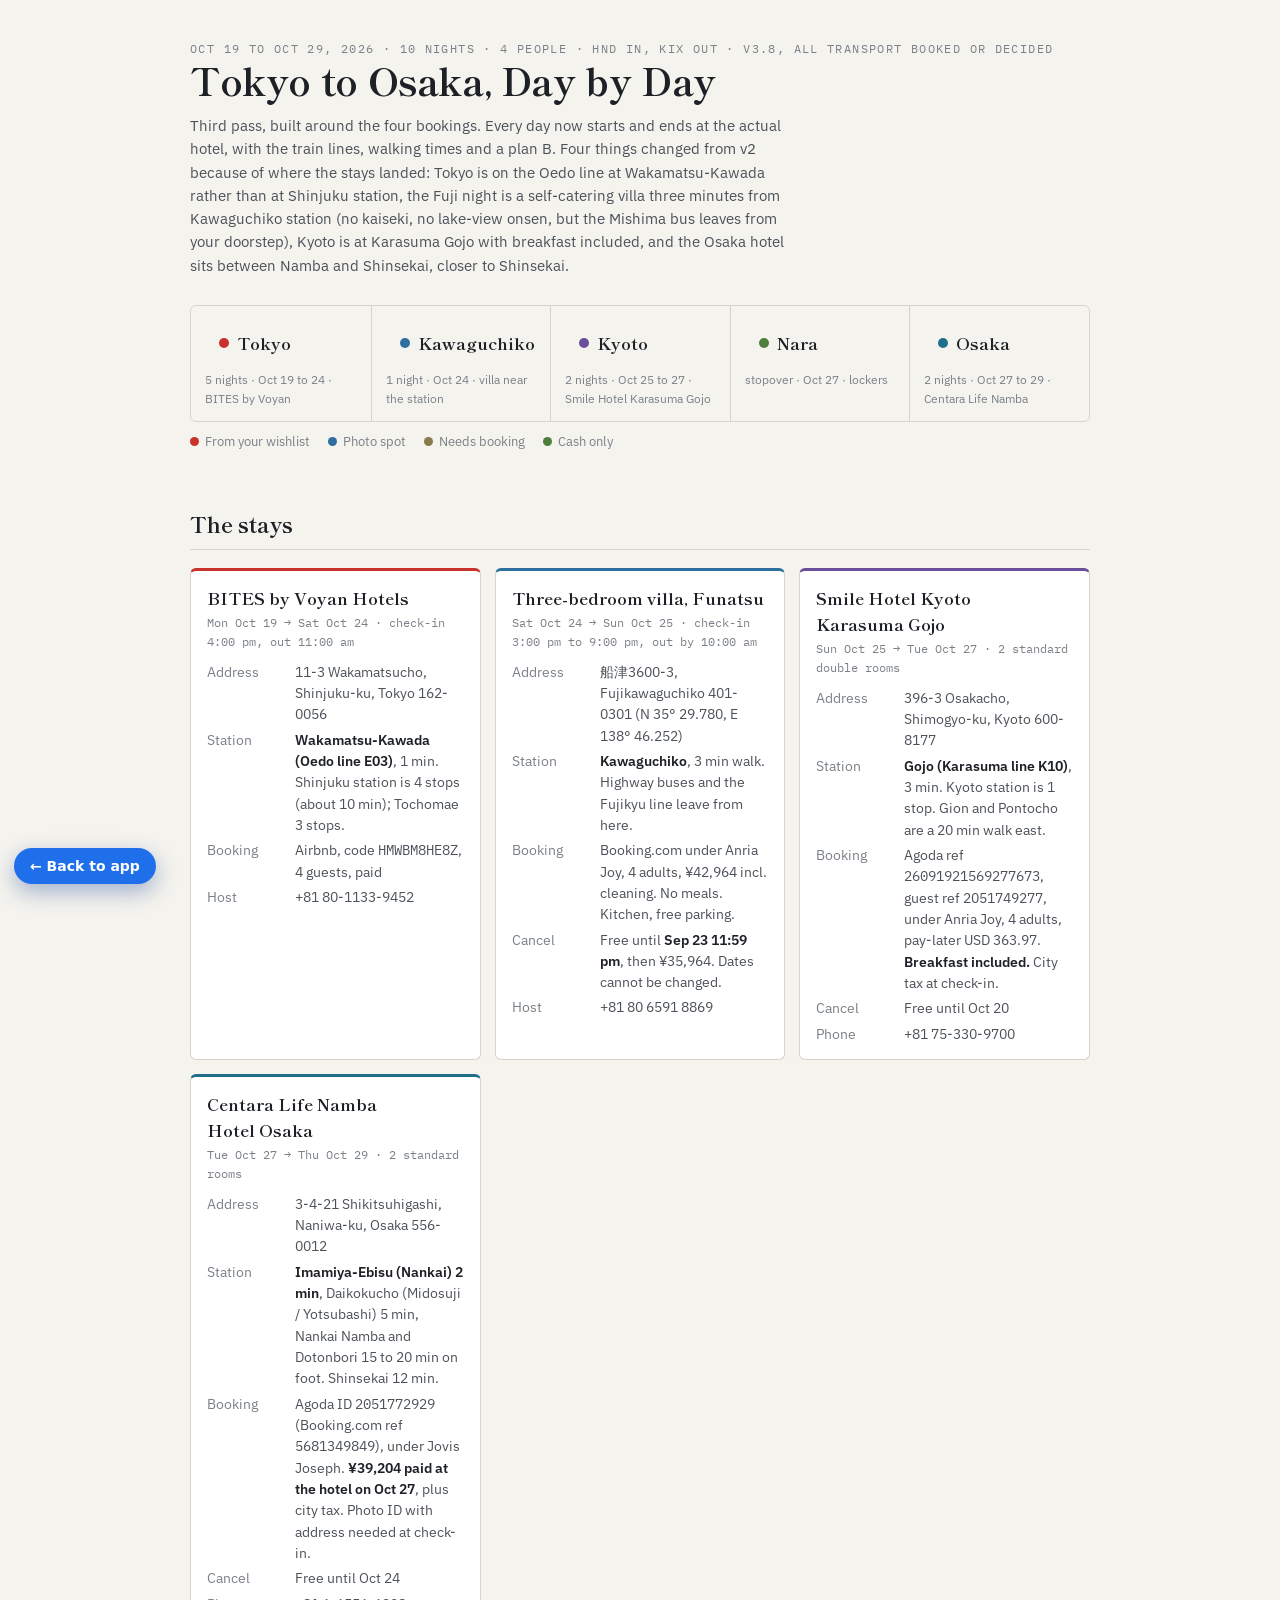
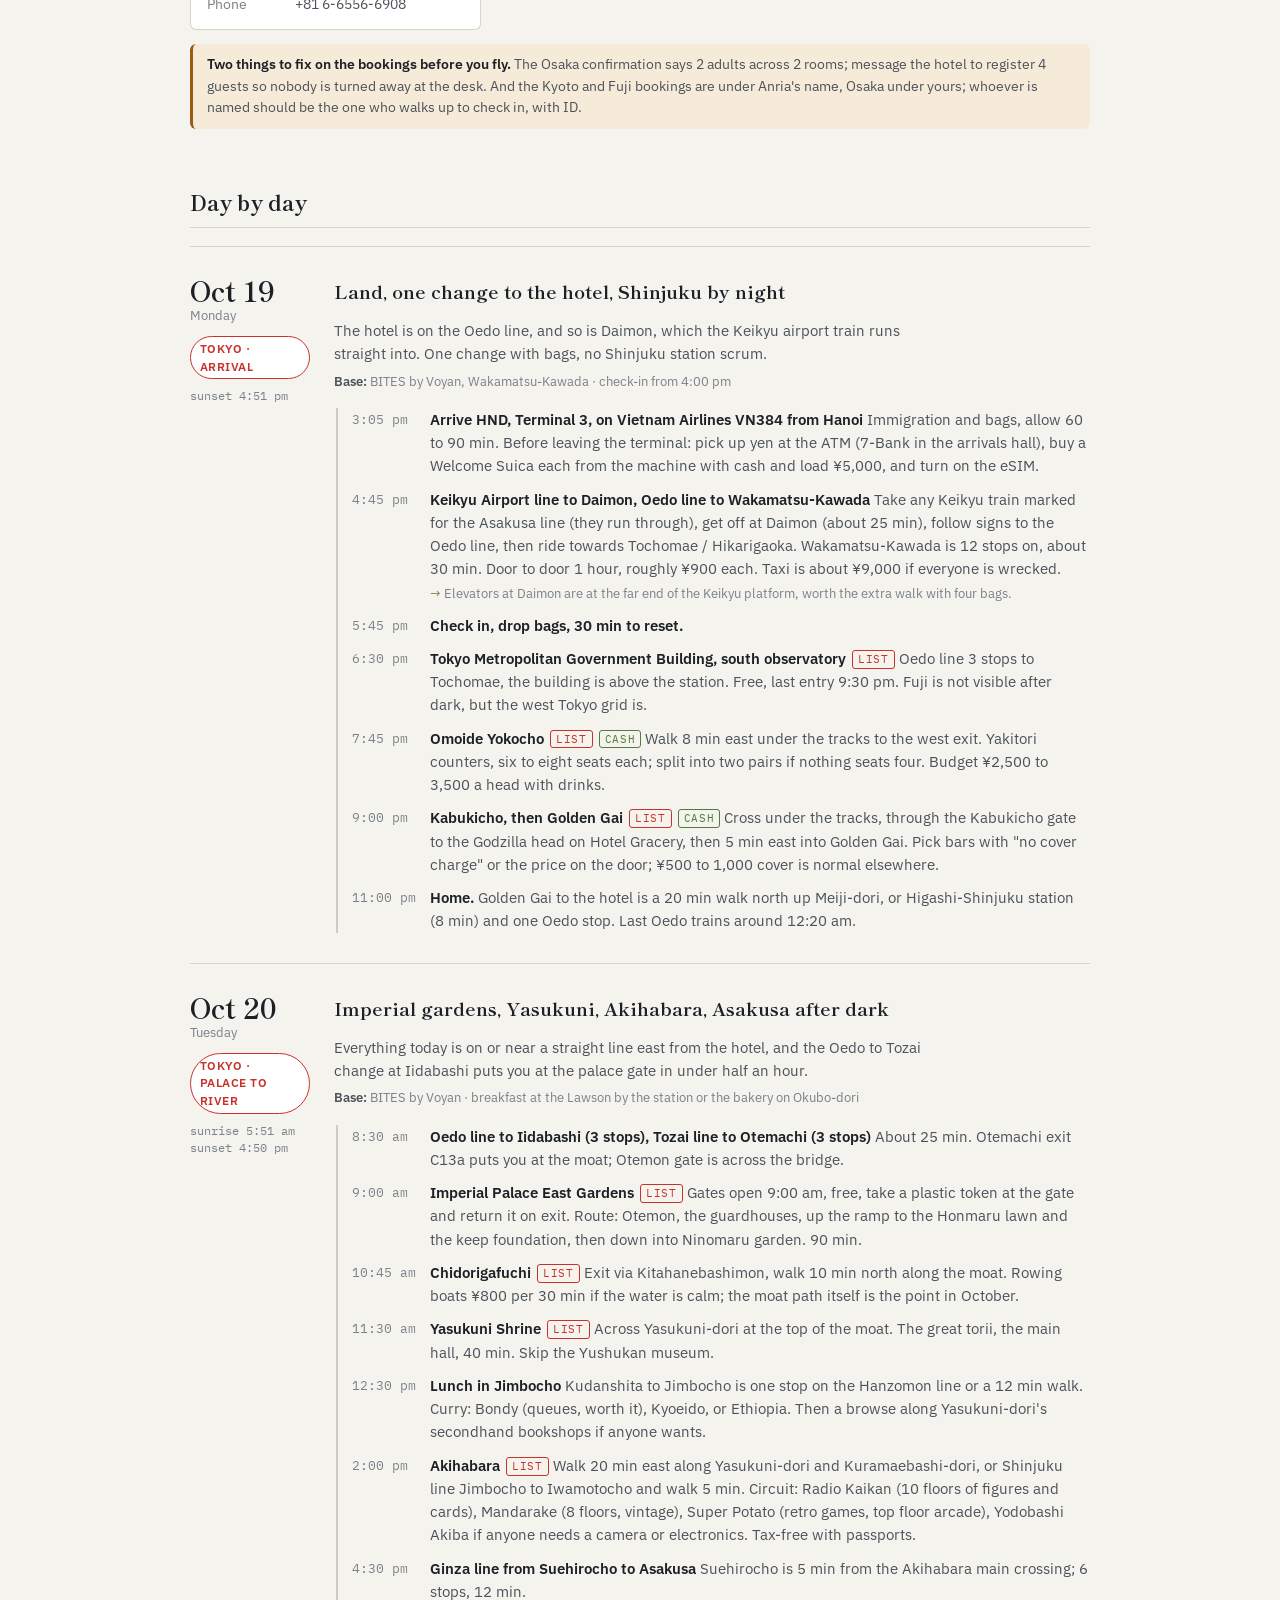
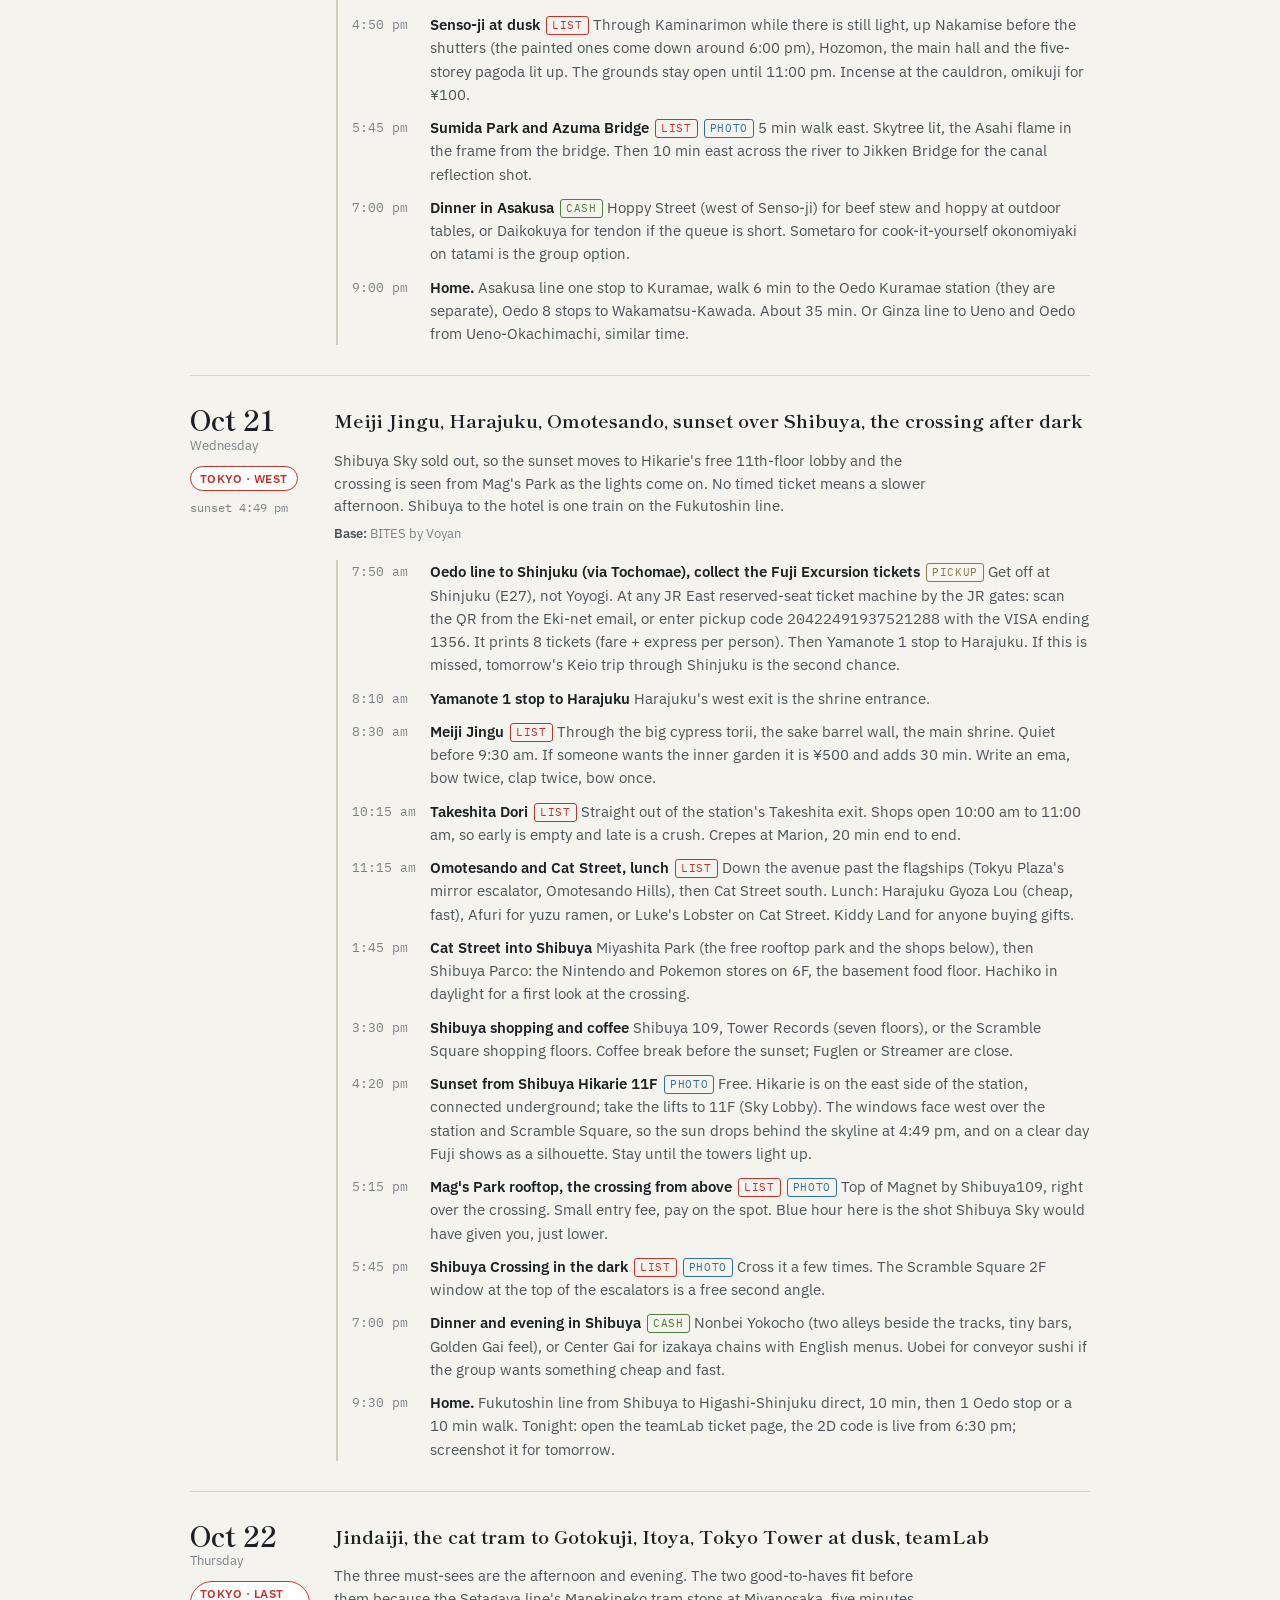
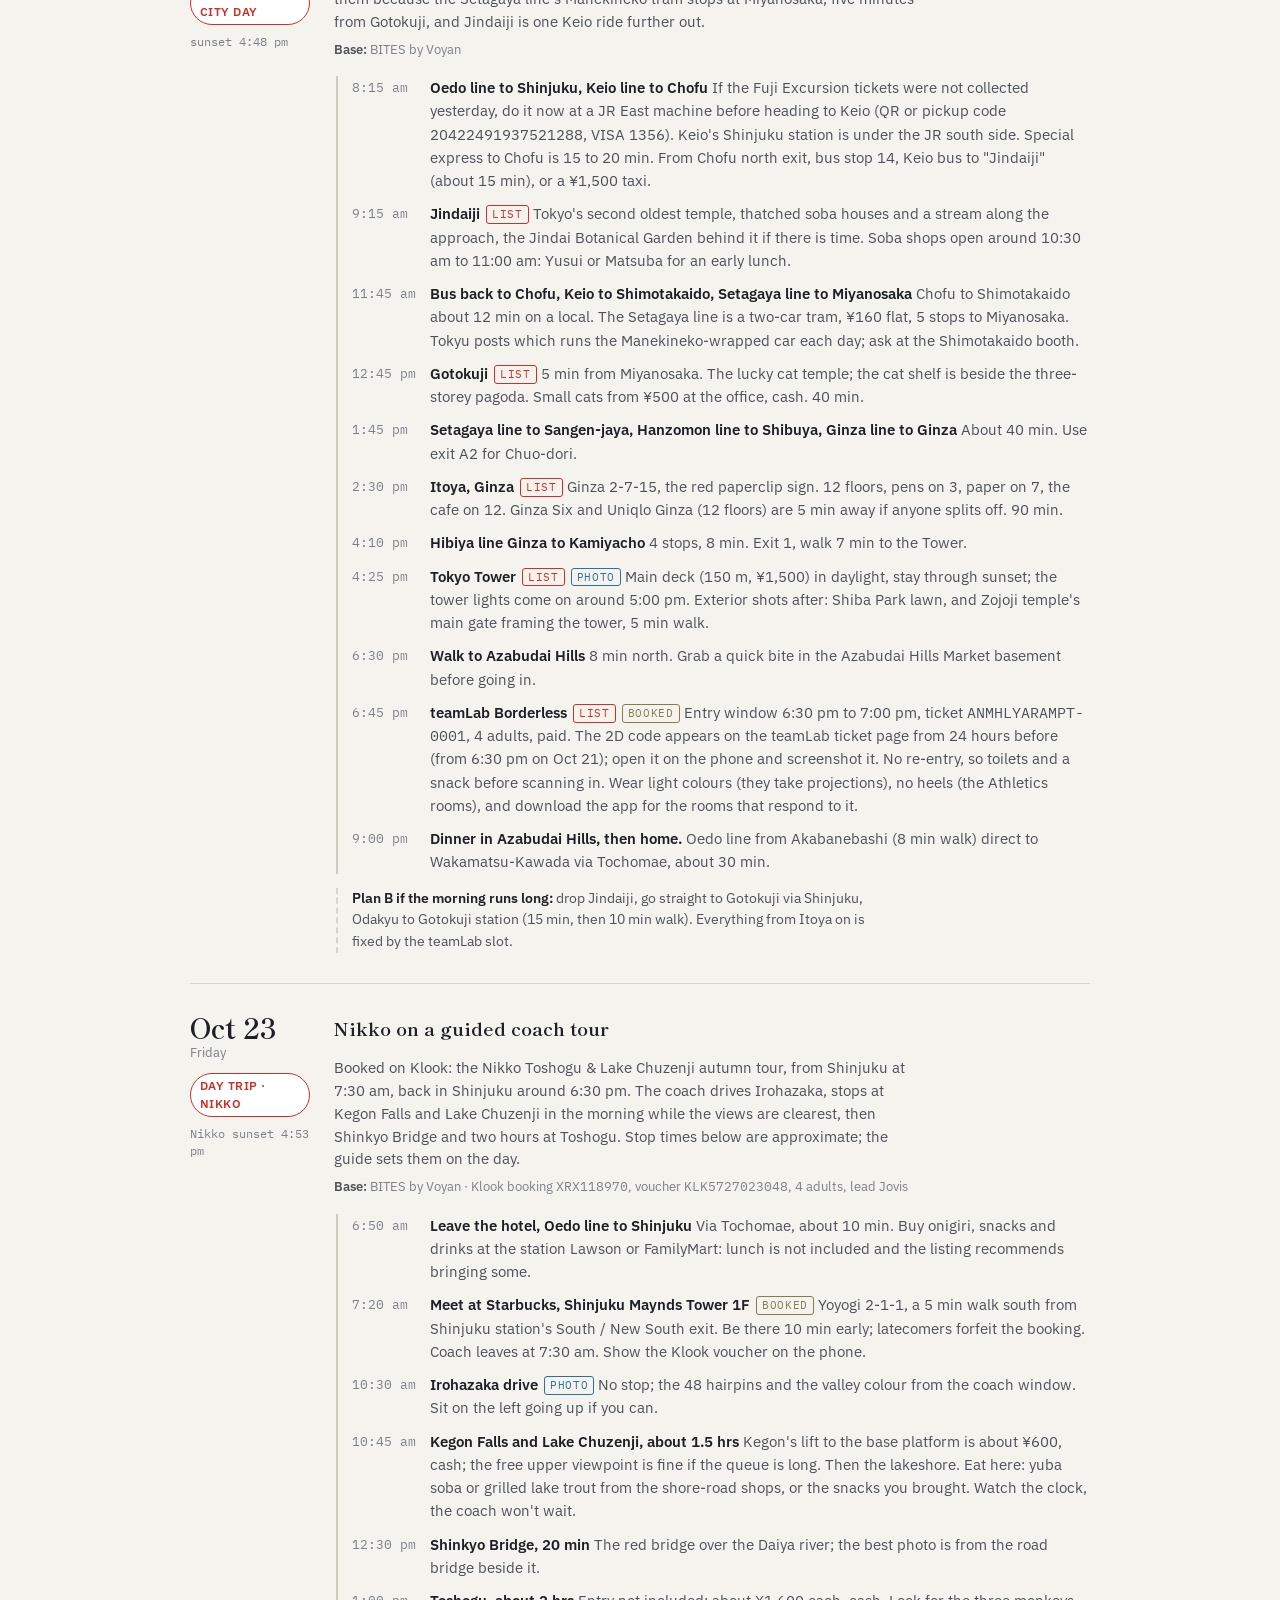
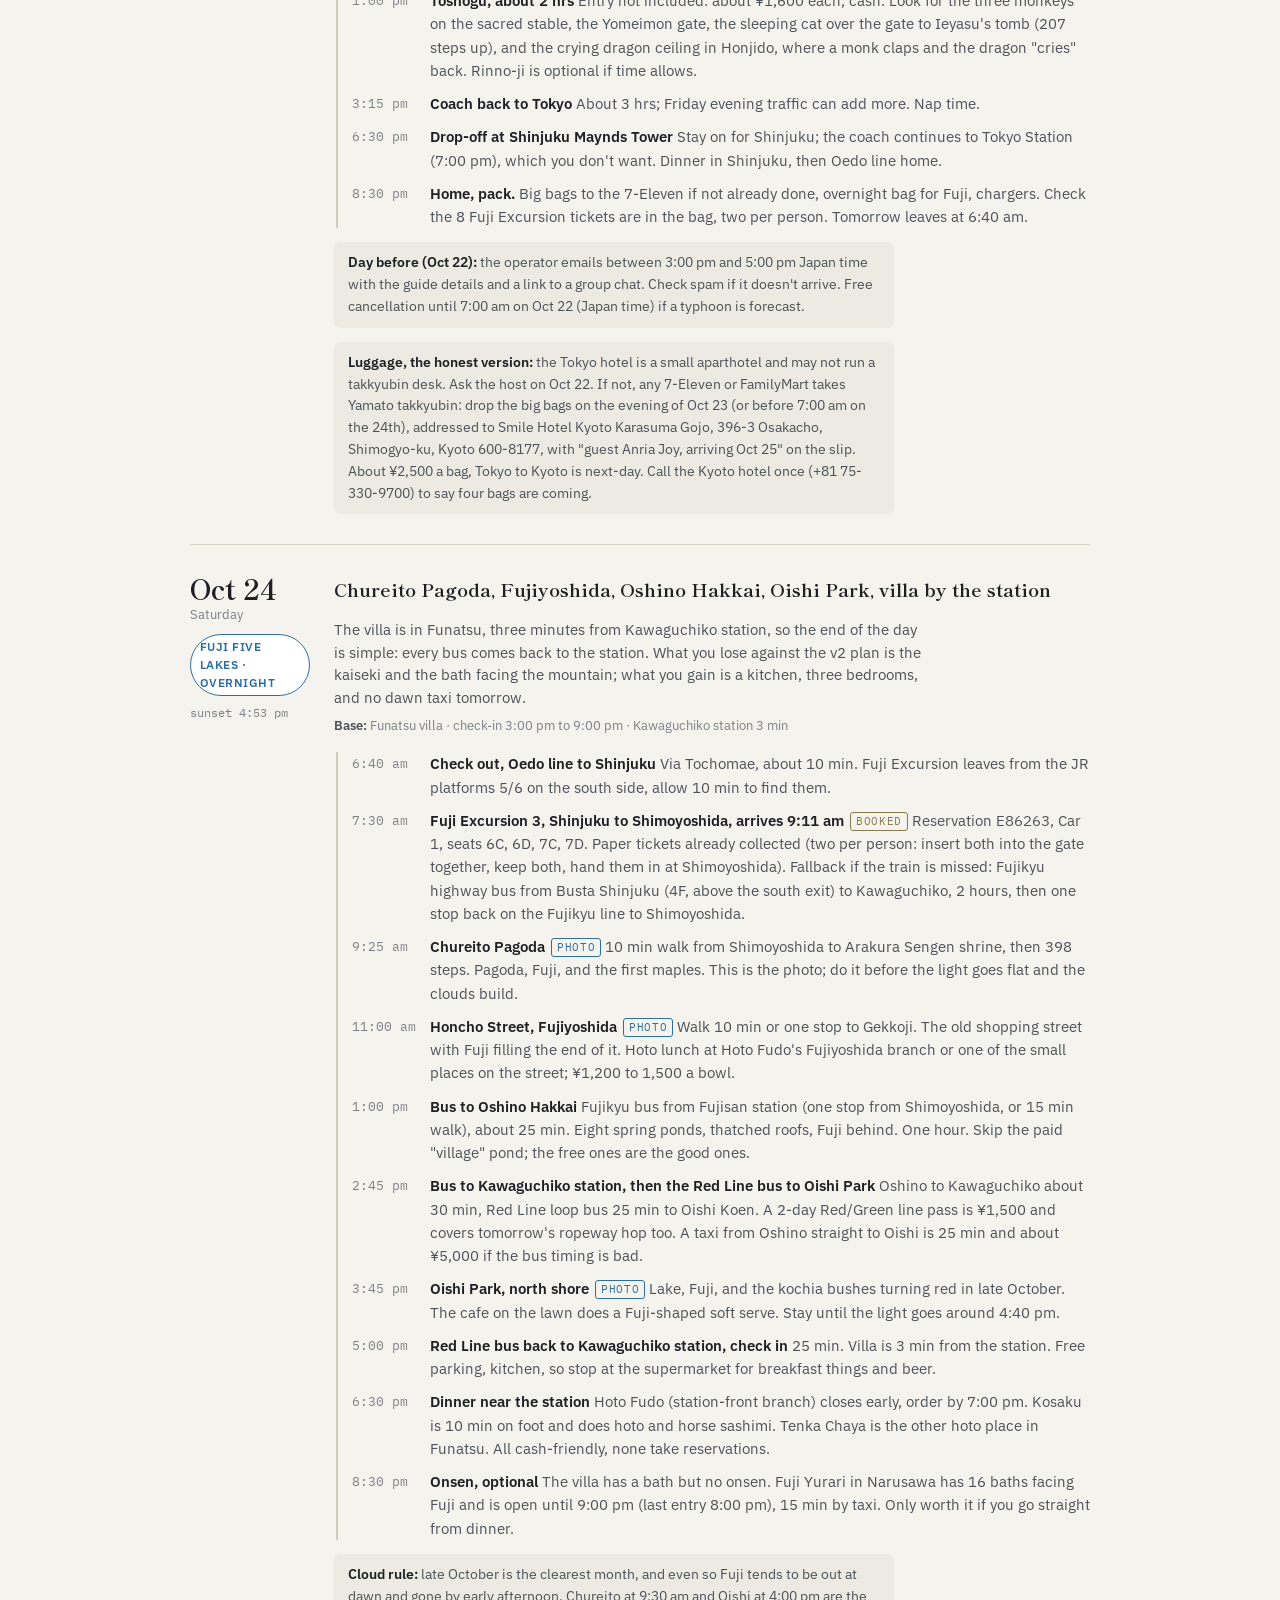
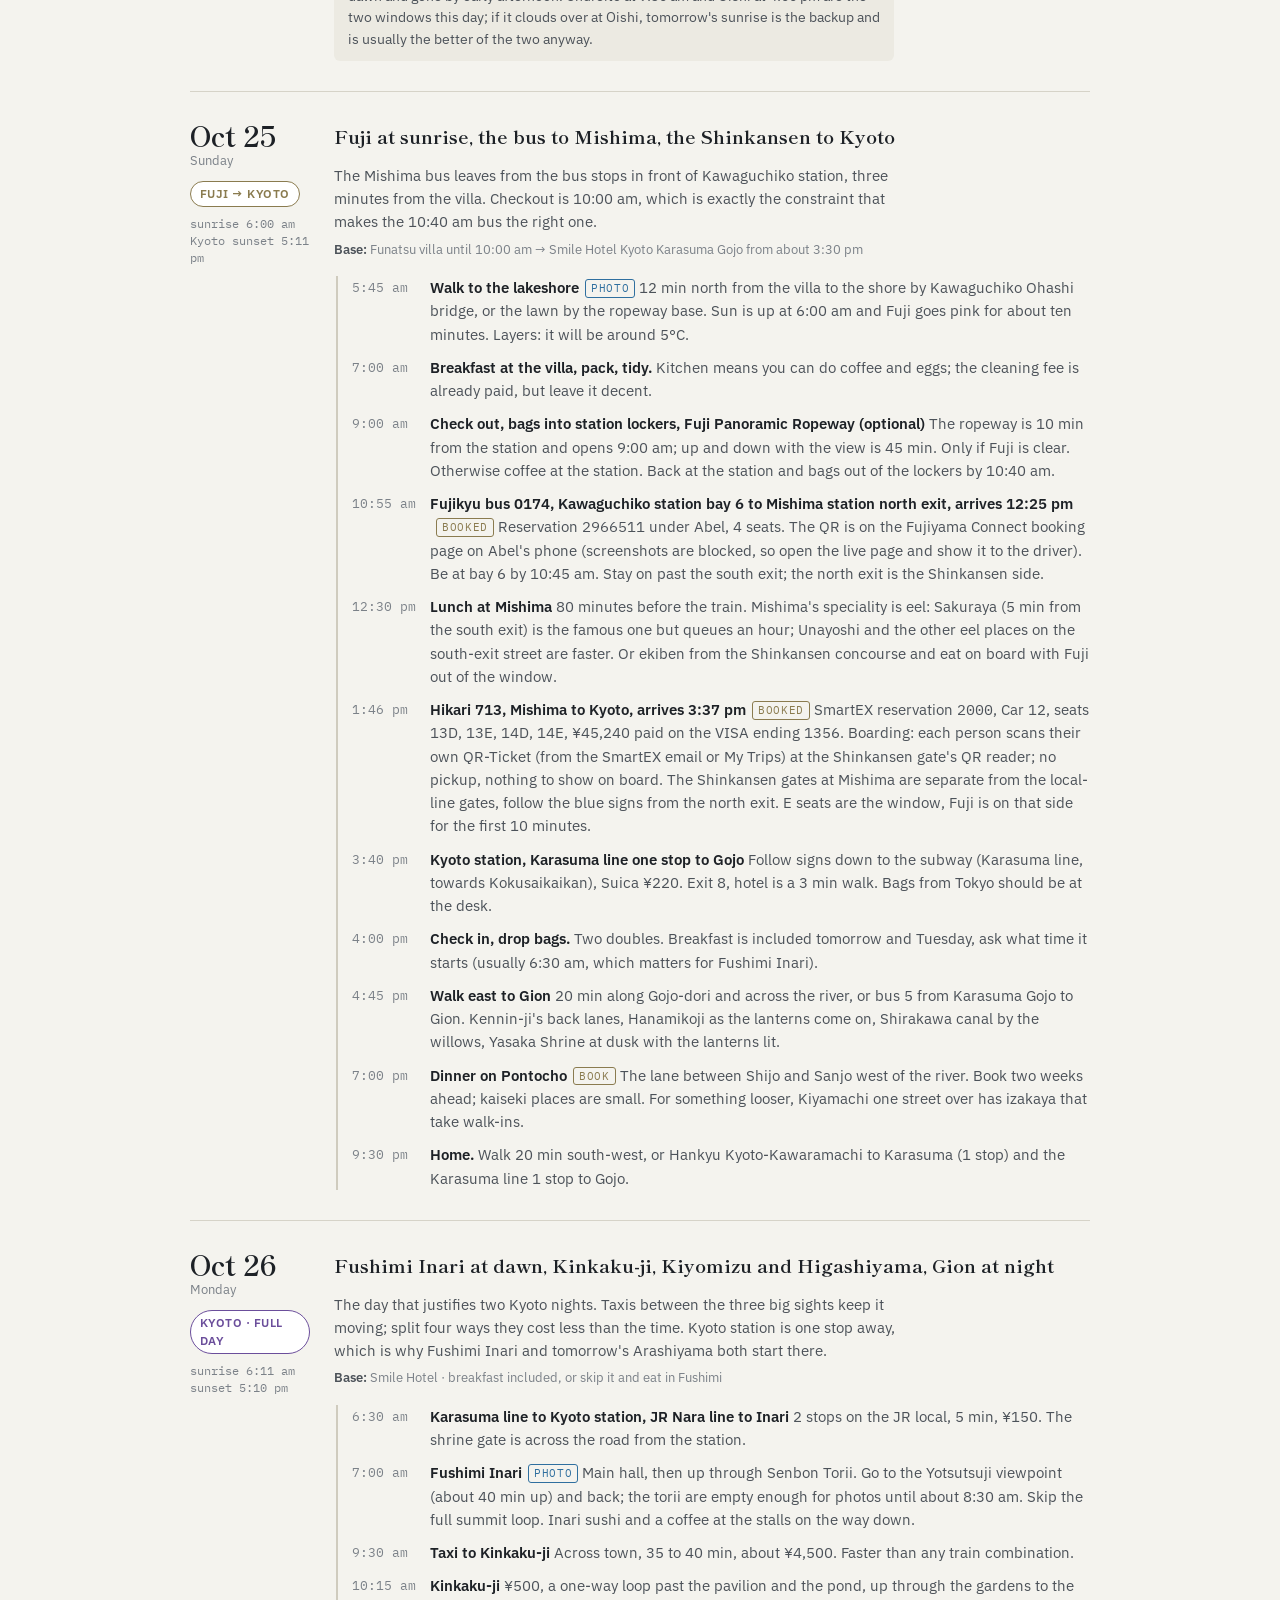
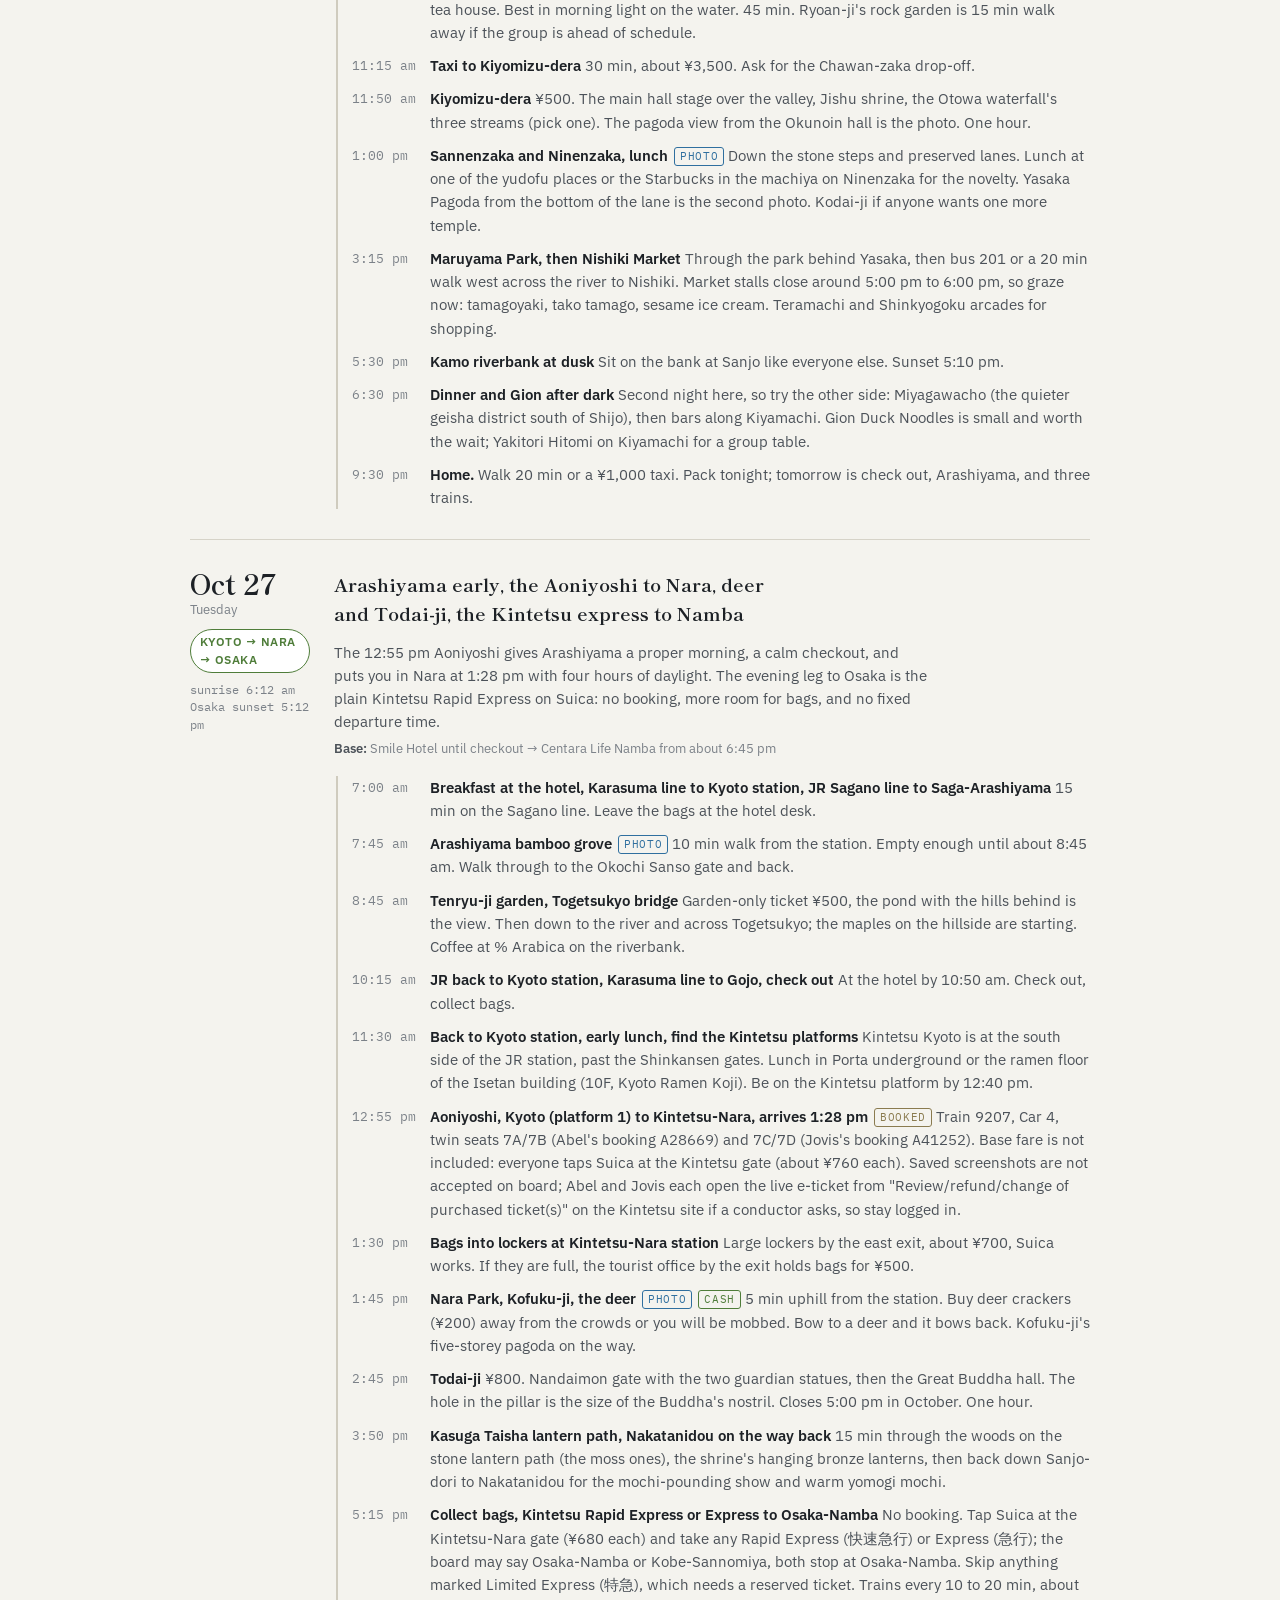
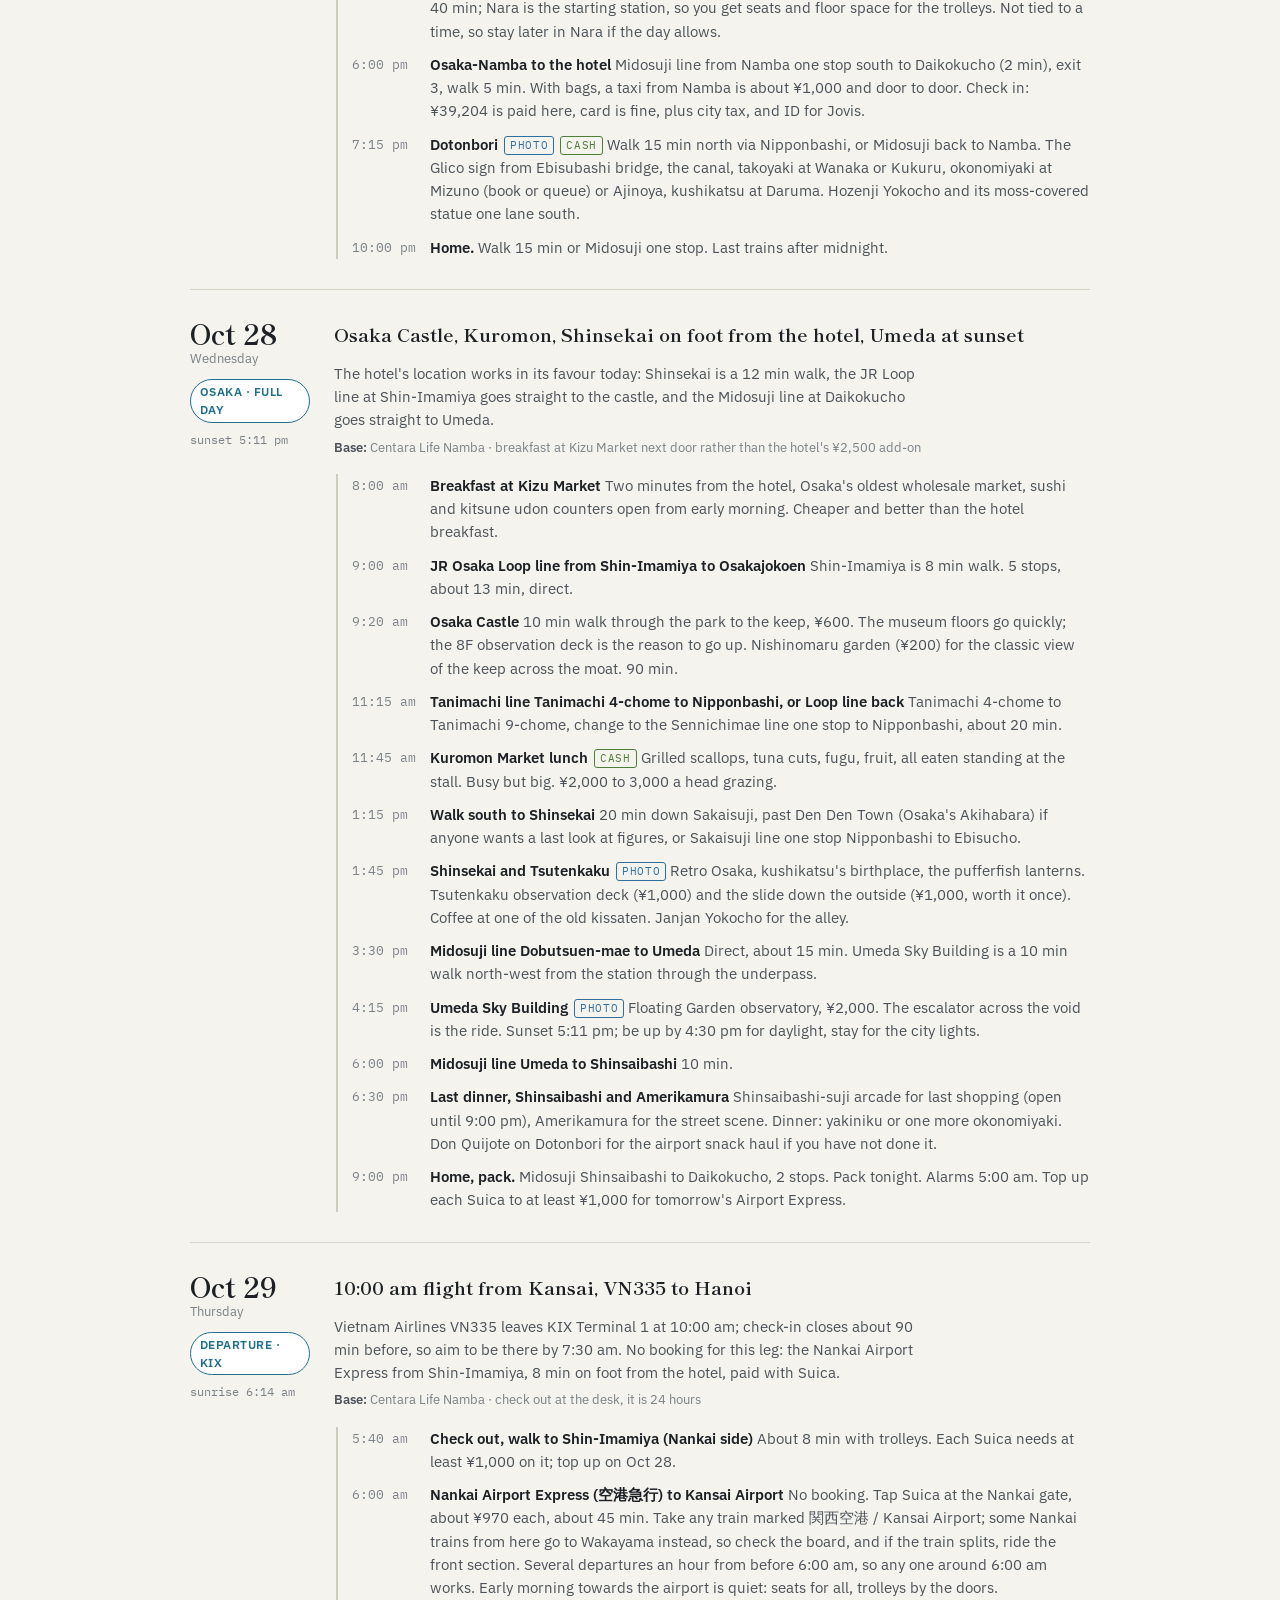
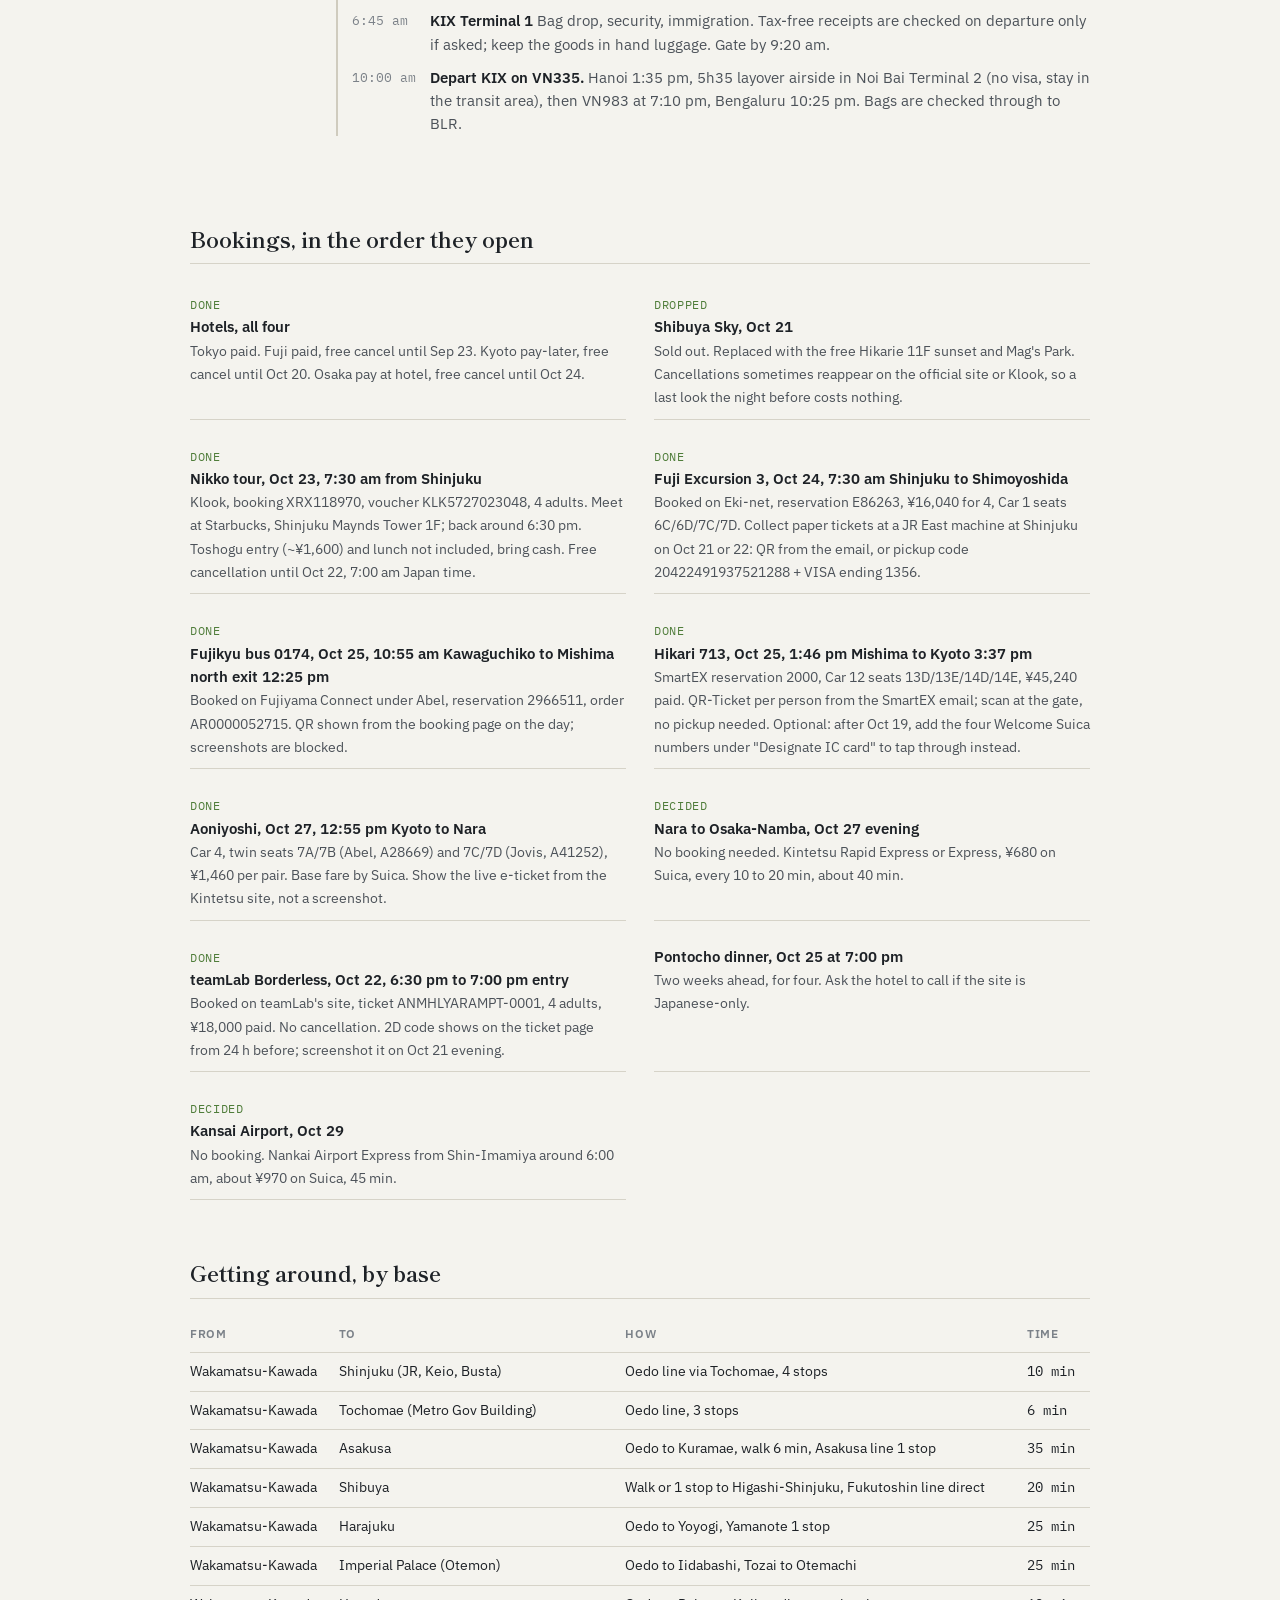
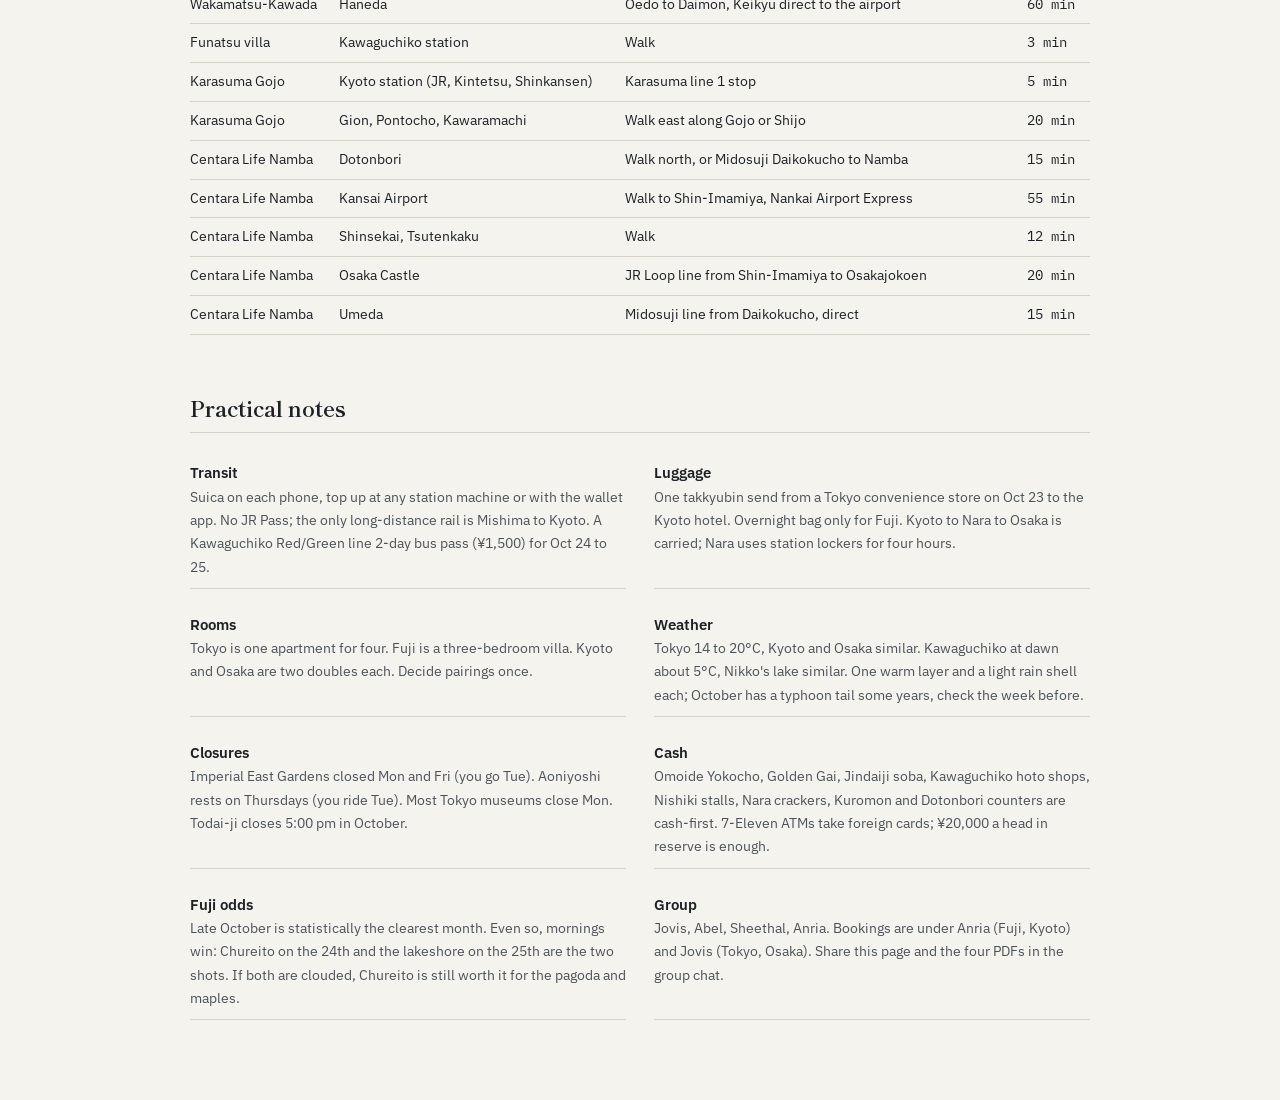
==== commit 2819c150: "updates" ====
--- a/itinerary/index.html
+++ b/itinerary/index.html
@@ -1,4 +1,4 @@
-<!doctype html><html lang="en"><head><meta charset="utf-8"><meta name="viewport" content="width=device-width,initial-scale=1"></head><body>
+<!doctype html><html lang="en"><head><meta name="theme-color" content="#1f6feb"><meta charset="utf-8"><meta name="viewport" content="width=device-width,initial-scale=1"></head><body>
 <title>Tokyo to Osaka, Day by Day</title>
 <link rel="stylesheet" href="https://fonts.googleapis.com/css2?family=Shippori+Mincho:wght@500;700&family=IBM+Plex+Sans:wght@400;500;600&family=IBM+Plex+Mono:wght@400;500&display=swap">
 <style>
@@ -437,4 +437,4 @@
     <div class="item"><b>Group</b><span>Jovis, Abel, Sheethal, Anria. Bookings are under Anria (Fuji, Kyoto) and Jovis (Tokyo, Osaka). Share this page and the four PDFs in the group chat.</span></div>
   </div>
 </div>
-</body></html>
+<a href="../" onclick="if(history.length>1&&document.referrer.indexOf(location.origin)===0){history.back();return false}" style="position:fixed;left:14px;bottom:calc(16px + env(safe-area-inset-bottom,0px));z-index:999;display:inline-flex;align-items:center;gap:6px;padding:11px 16px;border-radius:999px;background:#1f6feb;color:#fff;font:700 14px/1 system-ui,sans-serif;text-decoration:none;box-shadow:0 8px 22px rgba(13,58,147,.35)">&#8592; Back to app</a><script>(()=>{const re=/\b([01]?\d|2[0-3]):([0-5]\d)\b(?!\s?[ap]m)/g,f=(_,h,m)=>((h%12)||12)+':'+m+(h<12?' am':' pm');const w=document.createTreeWalker(document.body,NodeFilter.SHOW_TEXT);let n;while(n=w.nextNode()){if(/SCRIPT|STYLE/.test(n.parentNode.nodeName))continue;const t=n.nodeValue.replace(re,(a,h,m)=>f(a,+h,m));if(t!==n.nodeValue)n.nodeValue=t}})()</script></body></html>
